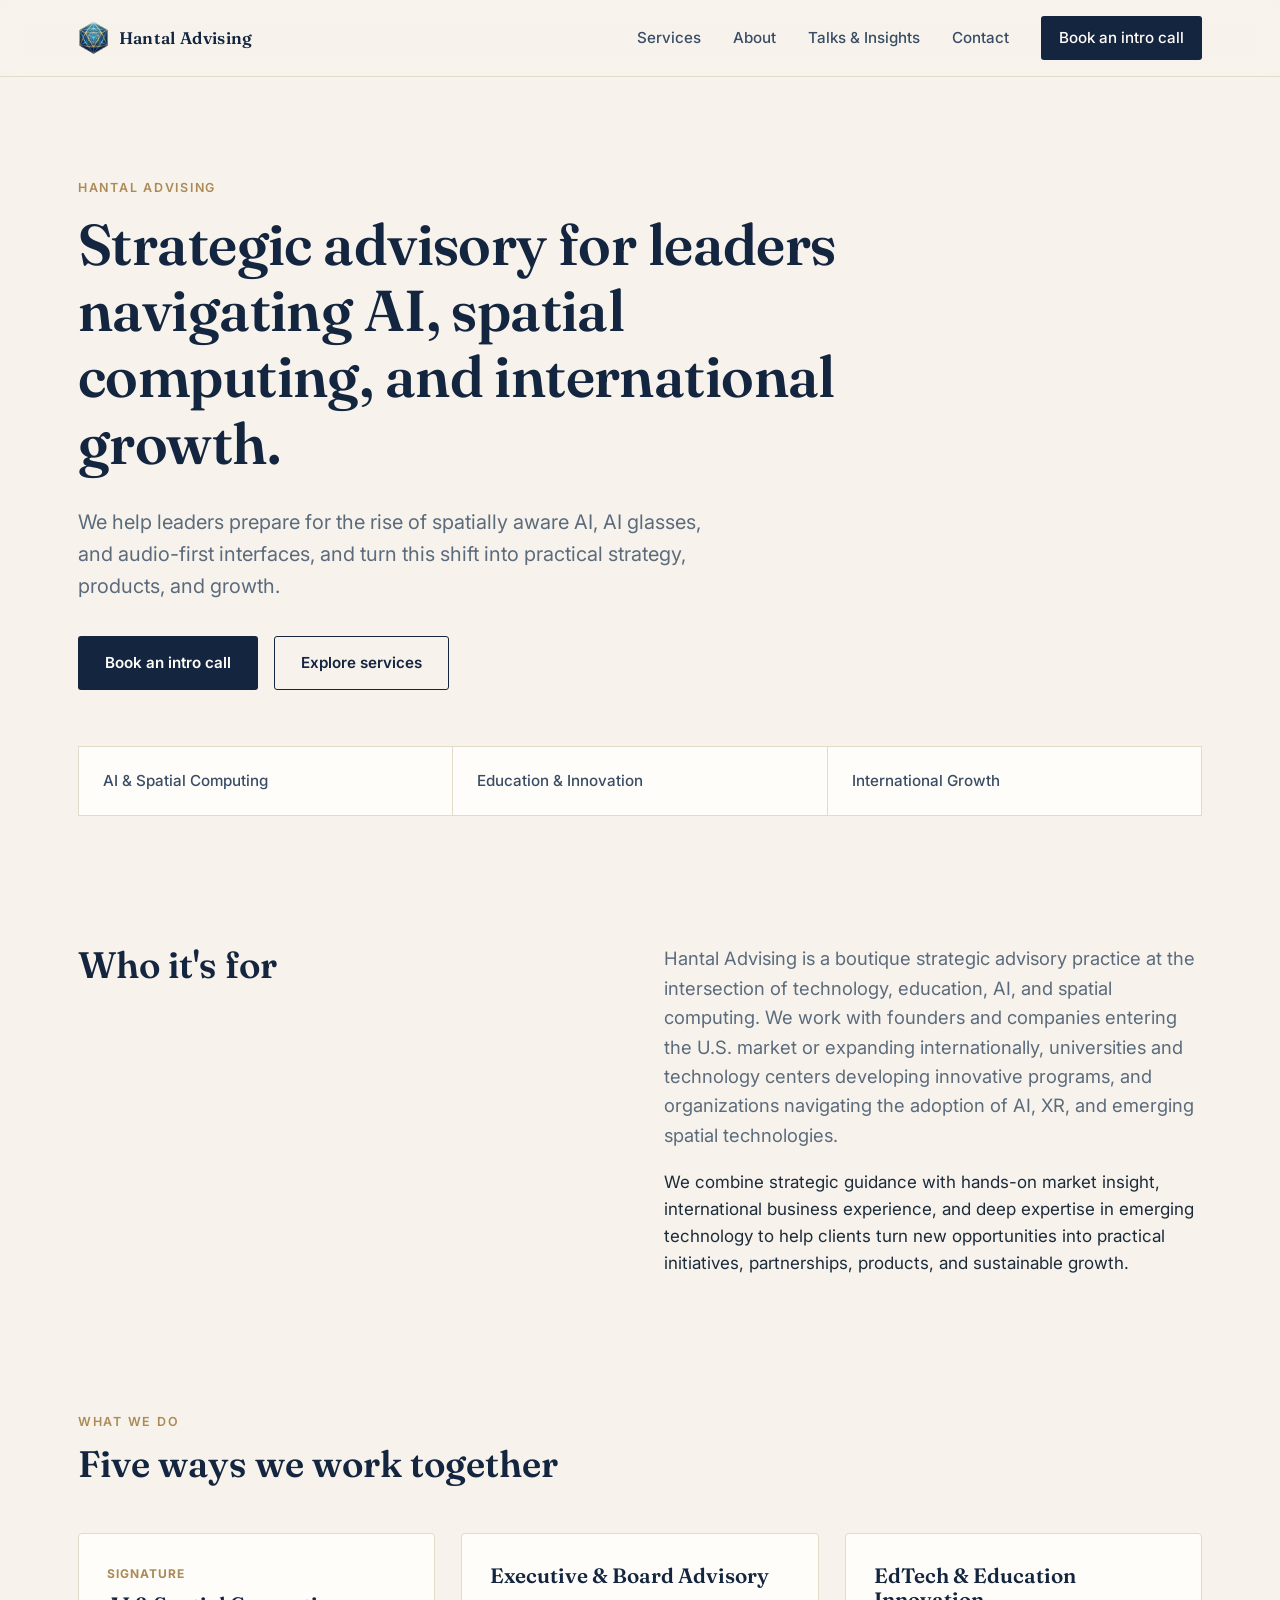
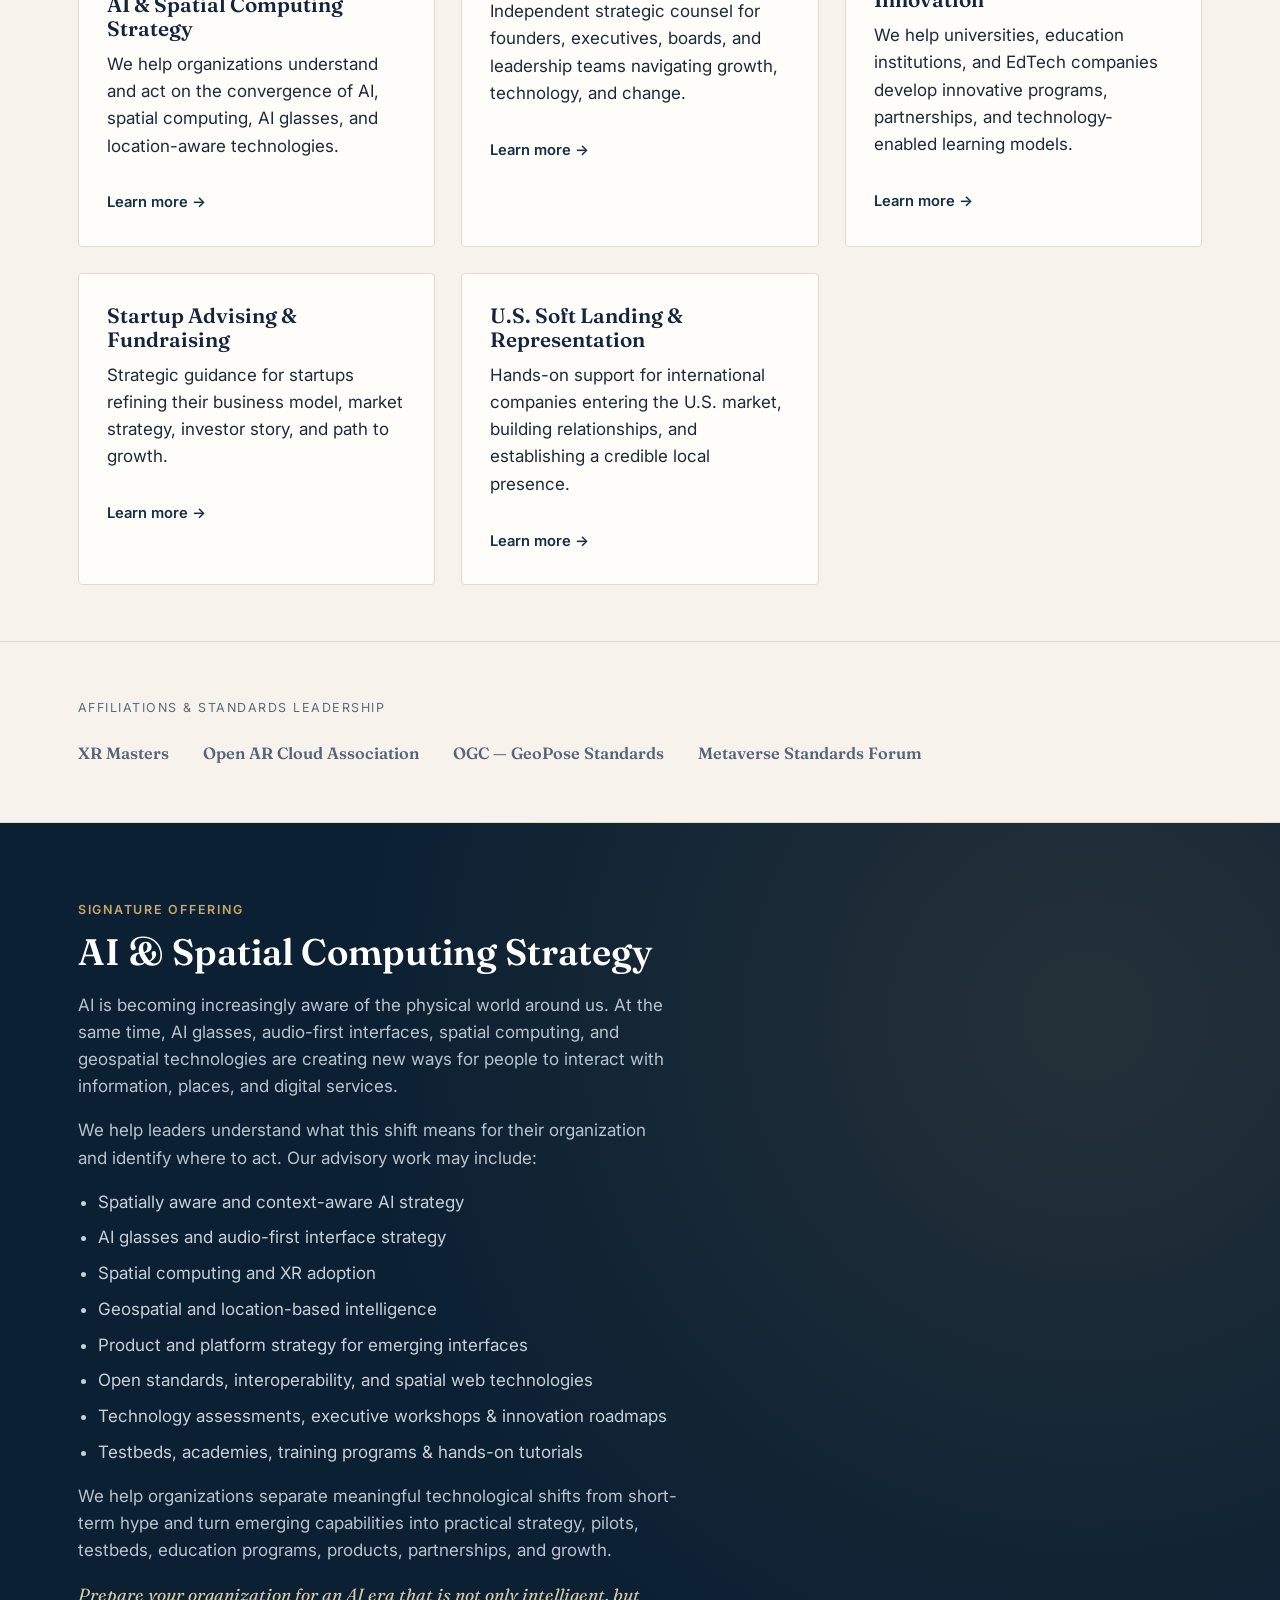
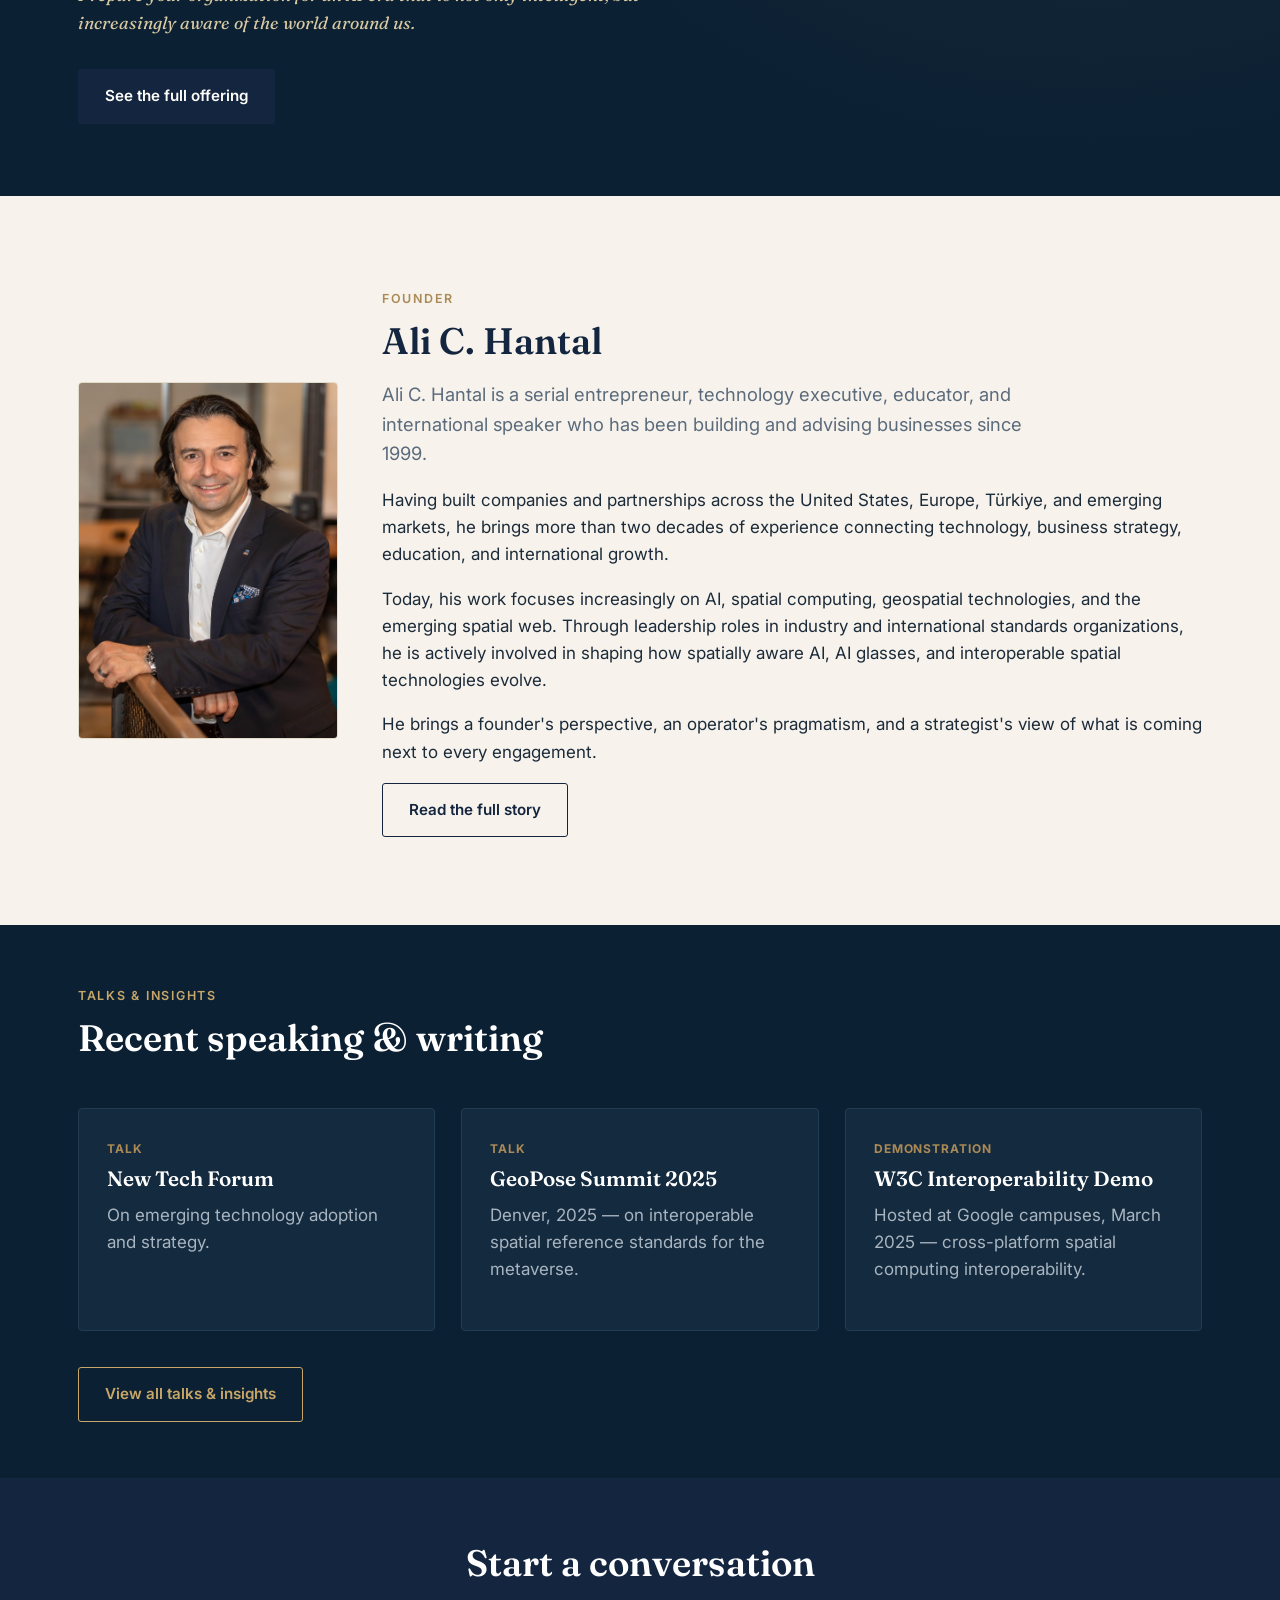
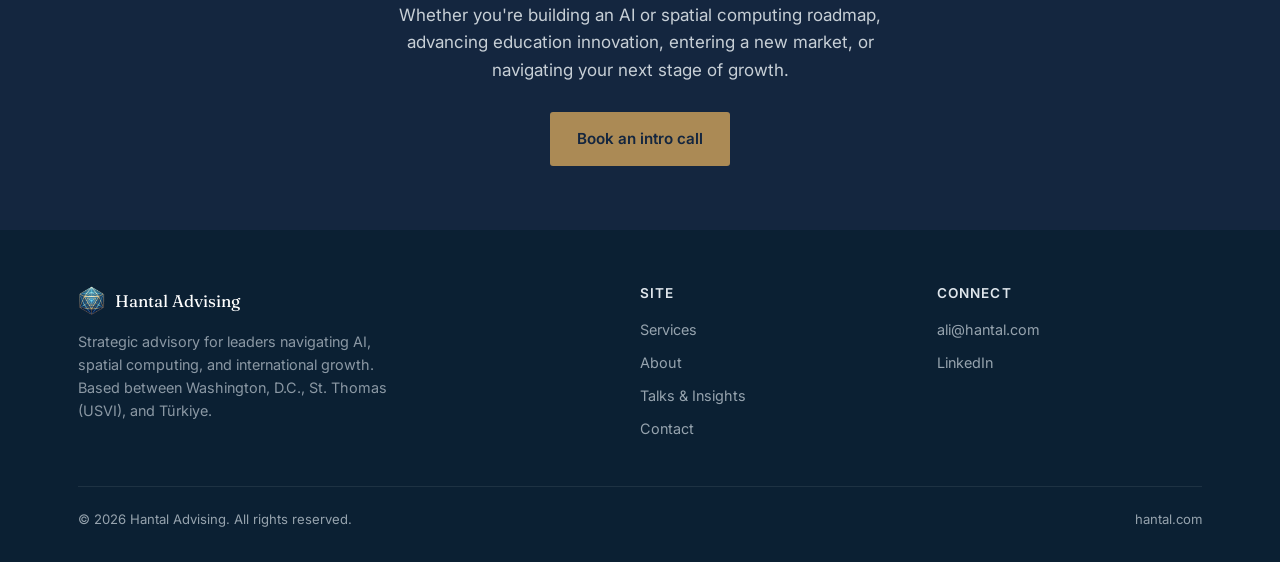
==== index.html @ df7c3a2e "Small copy and link fixes per 2026-08-21 revision notes - Add Türkiye to the homepage Founder sectio" ====
<!doctype html>
<html lang="en">
<head>
<meta charset="UTF-8">
<meta name="viewport" content="width=device-width, initial-scale=1">
<title>Hantal Advising — Strategy for Spatially Aware AI, AI Glasses & Spatial Computing</title>
<meta name="description" content="We help leaders prepare for the rise of spatially aware AI, AI glasses, and audio-first interfaces, and turn this shift into practical strategy, products, and growth.">
<meta property="og:title" content="Hantal Advising">
<meta property="og:description" content="Strategy for leaders navigating spatially aware AI, AI glasses, spatial computing, and international growth.">
<meta property="og:type" content="website">
<link rel="icon" href="assets/icon.png">
<link rel="preconnect" href="https://fonts.googleapis.com">
<link rel="preconnect" href="https://fonts.gstatic.com" crossorigin>
<link href="https://fonts.googleapis.com/css2?family=Fraunces:wght@500;600;700&family=Inter:wght@400;500;600;700&display=swap" rel="stylesheet">
<link rel="stylesheet" href="css/style.css">
<script type="application/ld+json">
{
  "@context": "https://schema.org",
  "@type": "ProfessionalService",
  "name": "Hantal Advising",
  "founder": { "@type": "Person", "name": "Ali C. Hantal" },
  "description": "Strategic advisory for leaders navigating AI, spatial computing, education innovation, and international growth.",
  "url": "https://hantal.com"
}
</script>
</head>
<body>

<header class="site">
  <div class="nav-row">
    <a class="brand" href="index.html">
      <img src="assets/icon.png" alt="Hantal Advising icon">
      <span>Hantal Advising</span>
    </a>
    <button class="nav-toggle" aria-label="Toggle navigation" aria-expanded="false">
      <span></span><span></span><span></span>
    </button>
    <nav class="primary">
      <a href="services.html">Services</a>
      <a href="about.html">About</a>
      <a href="insights.html">Talks &amp; Insights</a>
      <a href="contact.html">Contact</a>
      <a class="cta" href="contact.html">Book an intro call</a>
    </nav>
  </div>
</header>

<main>

  <!-- Hero -->
  <section class="hero">
    <div class="wrap">
      <span class="eyebrow">Hantal Advising</span>
      <h1>Strategic advisory for leaders navigating AI, spatial computing, and international growth.</h1>
      <p class="lede">We help leaders prepare for the rise of spatially aware AI, AI glasses, and audio-first interfaces, and turn this shift into practical strategy, products, and growth.</p>
      <div class="hero-cta">
        <a class="btn btn-primary" href="contact.html">Book an intro call</a>
        <a class="btn btn-ghost" href="services.html">Explore services</a>
      </div>
      <div class="hero-arenas">
        <div>AI &amp; Spatial Computing</div>
        <div>Education &amp; Innovation</div>
        <div>International Growth</div>
      </div>
    </div>
  </section>

  <!-- Positioning -->
  <section class="tight">
    <div class="wrap">
      <div class="two-col">
        <div>
          <h2>Who it's for</h2>
        </div>
        <div>
          <p class="lede">Hantal Advising is a boutique strategic advisory practice at the intersection of technology, education, AI, and spatial computing. We work with founders and companies entering the U.S. market or expanding internationally, universities and technology centers developing innovative programs, and organizations navigating the adoption of AI, XR, and emerging spatial technologies.</p>
          <p>We combine strategic guidance with hands-on market insight, international business experience, and deep expertise in emerging technology to help clients turn new opportunities into practical initiatives, partnerships, products, and sustainable growth.</p>
        </div>
      </div>
    </div>
  </section>

  <!-- Services overview -->
  <section class="tight">
    <div class="wrap">
      <div class="section-head">
        <span class="eyebrow">What we do</span>
        <h2>Five ways we work together</h2>
      </div>
      <div class="grid cols-3">
        <div class="card">
          <span class="tag">Signature</span>
          <h3>AI &amp; Spatial Computing Strategy</h3>
          <p>We help organizations understand and act on the convergence of AI, spatial computing, AI glasses, and location-aware technologies.</p>
          <a class="more" href="services.html#ai-spatial">Learn more →</a>
        </div>
        <div class="card">
          <h3>Executive &amp; Board Advisory</h3>
          <p>Independent strategic counsel for founders, executives, boards, and leadership teams navigating growth, technology, and change.</p>
          <a class="more" href="services.html#executive-advisory">Learn more →</a>
        </div>
        <div class="card">
          <h3>EdTech &amp; Education Innovation</h3>
          <p>We help universities, education institutions, and EdTech companies develop innovative programs, partnerships, and technology-enabled learning models.</p>
          <a class="more" href="services.html#edtech">Learn more →</a>
        </div>
        <div class="card">
          <h3>Startup Advising &amp; Fundraising</h3>
          <p>Strategic guidance for startups refining their business model, market strategy, investor story, and path to growth.</p>
          <a class="more" href="services.html#startup-advising">Learn more →</a>
        </div>
        <div class="card">
          <h3>U.S. Soft Landing &amp; Representation</h3>
          <p>Hands-on support for international companies entering the U.S. market, building relationships, and establishing a credible local presence.</p>
          <a class="more" href="services.html#soft-landing">Learn more →</a>
        </div>
      </div>
    </div>
  </section>

  <!-- Credibility strip -->
  <section class="credibility tight">
    <div class="wrap">
      <div class="label">Affiliations &amp; standards leadership</div>
      <div class="logo-row">
        <span>XR Masters</span>
        <span>Open AR Cloud Association</span>
        <span>OGC — GeoPose Standards</span>
        <span>Metaverse Standards Forum</span>
      </div>
    </div>
  </section>

  <!-- Signature offering -->
  <section class="signature">
    <div class="wrap inner">
      <span class="eyebrow">Signature offering</span>
      <h2>AI &amp; Spatial Computing Strategy</h2>
      <p>AI is becoming increasingly aware of the physical world around us. At the same time, AI glasses, audio-first interfaces, spatial computing, and geospatial technologies are creating new ways for people to interact with information, places, and digital services.</p>
      <p>We help leaders understand what this shift means for their organization and identify where to act. Our advisory work may include:</p>
      <ul>
        <li>Spatially aware and context-aware AI strategy</li>
        <li>AI glasses and audio-first interface strategy</li>
        <li>Spatial computing and XR adoption</li>
        <li>Geospatial and location-based intelligence</li>
        <li>Product and platform strategy for emerging interfaces</li>
        <li>Open standards, interoperability, and spatial web technologies</li>
        <li>Technology assessments, executive workshops &amp; innovation roadmaps</li>
        <li>Testbeds, academies, training programs &amp; hands-on tutorials</li>
      </ul>
      <p>We help organizations separate meaningful technological shifts from short-term hype and turn emerging capabilities into practical strategy, pilots, testbeds, education programs, products, partnerships, and growth.</p>
      <p style="color:#d8c9a3;font-family:var(--font-head);font-style:italic;font-size:1.1rem;">Prepare your organization for an AI era that is not only intelligent, but increasingly aware of the world around us.</p>
      <a class="btn btn-primary" href="services.html#ai-spatial" style="margin-top:14px;">See the full offering</a>
    </div>
  </section>

  <!-- About teaser -->
  <section>
    <div class="wrap">
      <div class="person-teaser">
        <img src="assets/ali-hantal.jpg" alt="Ali C. Hantal">
        <div>
          <span class="eyebrow">Founder</span>
          <h2>Ali C. Hantal</h2>
          <p class="lede">Ali C. Hantal is a serial entrepreneur, technology executive, educator, and international speaker who has been building and advising businesses since 1999.</p>
          <p>Having built companies and partnerships across the United States, Europe, Türkiye, and emerging markets, he brings more than two decades of experience connecting technology, business strategy, education, and international growth.</p>
          <p>Today, his work focuses increasingly on AI, spatial computing, geospatial technologies, and the emerging spatial web. Through leadership roles in industry and international standards organizations, he is actively involved in shaping how spatially aware AI, AI glasses, and interoperable spatial technologies evolve.</p>
          <p>He brings a founder's perspective, an operator's pragmatism, and a strategist's view of what is coming next to every engagement.</p>
          <a class="btn btn-ghost" href="about.html">Read the full story</a>
        </div>
      </div>
    </div>
  </section>

  <!-- Latest talks -->
  <section class="tight band-dark">
    <div class="wrap">
      <div class="section-head">
        <span class="eyebrow">Talks &amp; insights</span>
        <h2>Recent speaking &amp; writing</h2>
      </div>
      <div class="grid cols-3">
        <div class="card" style="background:#132a3f;border-color:#233c52;">
          <span class="tag">Talk</span>
          <h3 style="color:#fff;">New Tech Forum</h3>
          <p style="color:#a9b5c0;">On emerging technology adoption and strategy.</p>
        </div>
        <div class="card" style="background:#132a3f;border-color:#233c52;">
          <span class="tag">Talk</span>
          <h3 style="color:#fff;">GeoPose Summit 2025</h3>
          <p style="color:#a9b5c0;">Denver, 2025 — on interoperable spatial reference standards for the metaverse.</p>
        </div>
        <div class="card" style="background:#132a3f;border-color:#233c52;">
          <span class="tag">Demonstration</span>
          <h3 style="color:#fff;">W3C Interoperability Demo</h3>
          <p style="color:#a9b5c0;">Hosted at Google campuses, March 2025 — cross-platform spatial computing interoperability.</p>
        </div>
      </div>
      <a class="btn btn-ghost" href="insights.html" style="margin-top:36px;border-color:#c7a668;color:#c7a668;">View all talks &amp; insights</a>
    </div>
  </section>

  <!-- Closing CTA -->
  <section class="cta-band">
    <div class="wrap">
      <h2>Start a conversation</h2>
      <p>Whether you're building an AI or spatial computing roadmap, advancing education innovation, entering a new market, or navigating your next stage of growth.</p>
      <a class="btn btn-primary" href="contact.html">Book an intro call</a>
    </div>
  </section>

</main>

<footer class="site">
  <div class="wrap">
    <div class="foot-grid">
      <div>
        <div class="brand-foot">
          <img src="assets/icon.png" alt="Hantal Advising icon">
          <span>Hantal Advising</span>
        </div>
        <p style="max-width:340px;color:#8b98a4;">Strategic advisory for leaders navigating AI, spatial computing, and international growth. Based between Washington, D.C., St. Thomas (USVI), and Türkiye.</p>
      </div>
      <div>
        <h4>Site</h4>
        <ul>
          <li><a href="services.html">Services</a></li>
          <li><a href="about.html">About</a></li>
          <li><a href="insights.html">Talks &amp; Insights</a></li>
          <li><a href="contact.html">Contact</a></li>
        </ul>
      </div>
      <div>
        <h4>Connect</h4>
        <ul>
          <li><a href="mailto:ali@hantal.com">ali@hantal.com</a></li>
          <li><a href="https://linkedin.com/in/ahantal" target="_blank" rel="noopener">LinkedIn</a></li>
        </ul>
      </div>
    </div>
    <div class="bottom">
      <span>© 2026 Hantal Advising. All rights reserved.</span>
      <span>hantal.com</span>
    </div>
  </div>
</footer>

<script src="js/main.js"></script>
</body>
</html>
---- css/style.css ----
/* ============================================================
   Hantal Advising — shared stylesheet
   ============================================================ */

:root {
  --ink: #14263f;         /* deep navy, from wordmark */
  --ink-soft: #3a4d66;
  --teal: #123047;        /* anchor dark teal/navy */
  --teal-deep: #0b2033;
  --gold: #ab8a55;        /* metallic accent, from icosahedron edges */
  --gold-bright: #c7a668;
  --paper: #f7f3ec;       /* warm off-white ground */
  --paper-raised: #fffdf9;
  --line: #e3dbca;
  --text: #1c2b3a;
  --text-muted: #5b6b7c;
  --max: 1180px;

  --font-head: "Fraunces", "Iowan Old Style", Georgia, serif;
  --font-body: "Inter", -apple-system, BlinkMacSystemFont, "Segoe UI", sans-serif;
}

* { box-sizing: border-box; }
html { scroll-behavior: smooth; }

body {
  margin: 0;
  background: var(--paper);
  color: var(--text);
  font-family: var(--font-body);
  font-size: 17px;
  line-height: 1.6;
  -webkit-font-smoothing: antialiased;
}

img { max-width: 100%; display: block; }

a { color: var(--teal); text-decoration: none; }
a:hover { color: var(--gold); }

h1, h2, h3, h4 {
  font-family: var(--font-head);
  color: var(--ink);
  line-height: 1.15;
  margin: 0 0 0.5em;
  font-weight: 600;
}

h1 { font-size: clamp(2.4rem, 5vw, 3.6rem); letter-spacing: -0.01em; }
h2 { font-size: clamp(1.7rem, 3vw, 2.3rem); }
h3 { font-size: 1.3rem; }

p { margin: 0 0 1em; color: var(--text); }

.eyebrow {
  display: inline-block;
  font-family: var(--font-body);
  font-size: 0.78rem;
  letter-spacing: 0.14em;
  text-transform: uppercase;
  color: var(--gold);
  font-weight: 600;
  margin-bottom: 0.9em;
}

.lede {
  font-size: 1.15rem;
  color: var(--text-muted);
  max-width: 640px;
}

.wrap {
  max-width: var(--max);
  margin: 0 auto;
  padding: 0 28px;
}

section { padding: 88px 0; }
section.tight { padding: 56px 0; }

/* ---------- buttons ---------- */
.btn {
  display: inline-flex;
  align-items: center;
  gap: 8px;
  font-family: var(--font-body);
  font-weight: 600;
  font-size: 0.95rem;
  padding: 14px 26px;
  border-radius: 3px;
  border: 1px solid transparent;
  cursor: pointer;
  transition: all 0.18s ease;
}
.btn-primary {
  background: var(--ink);
  color: var(--paper-raised);
}
.btn-primary:hover { background: var(--gold); color: var(--ink); }
.btn-ghost {
  background: transparent;
  color: var(--ink);
  border-color: var(--ink);
}
.btn-ghost:hover { border-color: var(--gold); color: var(--gold); }

/* ---------- header / nav ---------- */
header.site {
  position: sticky;
  top: 0;
  z-index: 40;
  background: rgba(247, 243, 236, 0.92);
  backdrop-filter: blur(8px);
  border-bottom: 1px solid var(--line);
}
.nav-row {
  display: flex;
  align-items: center;
  justify-content: space-between;
  padding: 16px 28px;
  max-width: var(--max);
  margin: 0 auto;
}
.brand {
  display: flex;
  align-items: center;
  gap: 10px;
  font-family: var(--font-head);
  font-weight: 600;
  font-size: 1.05rem;
  color: var(--ink);
  letter-spacing: 0.02em;
}
.brand img { height: 34px; width: auto; }
nav.primary { display: flex; align-items: center; gap: 32px; }
nav.primary a {
  color: var(--ink-soft);
  font-size: 0.95rem;
  font-weight: 500;
}
nav.primary a.current { color: var(--ink); font-weight: 600; }
nav.primary a.cta {
  color: var(--paper-raised);
  background: var(--ink);
  padding: 10px 18px;
  border-radius: 3px;
}
nav.primary a.cta:hover { background: var(--gold); color: var(--ink); }

.nav-toggle {
  display: none;
  background: none;
  border: none;
  cursor: pointer;
  padding: 6px;
}
.nav-toggle span {
  display: block;
  width: 24px;
  height: 2px;
  background: var(--ink);
  margin: 5px 0;
}

@media (max-width: 860px) {
  nav.primary {
    display: none;
    position: fixed;
    top: 68px;
    left: 0;
    right: 0;
    max-height: calc(100vh - 68px);
    overflow-y: auto;
    background: var(--paper-raised);
    flex-direction: column;
    align-items: flex-start;
    gap: 0;
    padding: 12px 28px 28px;
    border-bottom: 1px solid var(--line);
  }
  nav.primary.open { display: flex; }
  nav.primary a { width: 100%; padding: 14px 0; border-bottom: 1px solid var(--line); }
  nav.primary a.cta { margin-top: 12px; text-align: center; }
  .nav-toggle { display: block; }
}

/* ---------- hero ---------- */
.hero {
  padding: 96px 0 72px;
}
.hero .eyebrow { margin-bottom: 1.1em; }
.hero h1 { max-width: 820px; }
.hero .lede { margin-top: 22px; font-size: 1.25rem; }
.hero-cta { margin-top: 34px; display: flex; gap: 16px; flex-wrap: wrap; }
.hero-arenas {
  margin-top: 56px;
  display: grid;
  grid-template-columns: repeat(3, 1fr);
  gap: 1px;
  background: var(--line);
  border: 1px solid var(--line);
}
.hero-arenas div {
  background: var(--paper-raised);
  padding: 22px 24px;
  font-size: 0.95rem;
  color: var(--ink-soft);
  font-weight: 500;
}
@media (max-width: 700px) {
  .hero-arenas { grid-template-columns: 1fr; }
}

/* ---------- sections on dark ---------- */
.band-dark {
  background: var(--teal-deep);
  color: #dfe6ec;
}
.band-dark h2, .band-dark h3 { color: #fff; }
.band-dark p { color: #b9c3cd; }
.band-dark .eyebrow { color: var(--gold-bright); }

/* ---------- cards ---------- */
.grid { display: grid; gap: 26px; }
.grid.cols-3 { grid-template-columns: repeat(3, 1fr); }
.grid.cols-2 { grid-template-columns: repeat(2, 1fr); }
@media (max-width: 900px) {
  .grid.cols-3, .grid.cols-2 { grid-template-columns: 1fr; }
}

.card {
  background: var(--paper-raised);
  border: 1px solid var(--line);
  padding: 30px 28px;
  border-radius: 4px;
}
.card h3 { margin-bottom: 0.5em; }
.card .tag {
  font-size: 0.75rem;
  letter-spacing: 0.08em;
  text-transform: uppercase;
  color: var(--gold);
  font-weight: 700;
  margin-bottom: 0.8em;
  display: block;
}
.card ul { margin: 0.8em 0 0; padding-left: 1.1em; color: var(--text-muted); }
.card ul li { margin-bottom: 0.4em; }
.card a.more { display: inline-block; margin-top: 1em; font-weight: 600; font-size: 0.92rem; }

/* ---------- credibility strip ---------- */
.credibility {
  border-top: 1px solid var(--line);
  border-bottom: 1px solid var(--line);
  padding: 40px 0;
}
.credibility .label {
  font-size: 0.78rem;
  letter-spacing: 0.12em;
  text-transform: uppercase;
  color: var(--text-muted);
  margin-bottom: 22px;
}
.logo-row {
  display: flex;
  flex-wrap: wrap;
  gap: 14px 34px;
  align-items: center;
}
.logo-row span {
  font-family: var(--font-head);
  font-weight: 600;
  color: var(--ink-soft);
  font-size: 1.02rem;
  opacity: 0.85;
}

/* ---------- signature band ---------- */
.signature {
  background: var(--teal-deep);
  color: #e8ecef;
  padding: 72px 0;
  position: relative;
}
.signature::before {
  content: "";
  position: absolute;
  inset: 0;
  background: radial-gradient(circle at 85% 20%, rgba(171,138,85,0.16), transparent 55%);
  pointer-events: none;
}
.signature .inner { position: relative; }
.signature .eyebrow { color: var(--gold-bright); }
.signature h2 { color: #fff; max-width: 640px; }
.signature p { color: #b9c3cd; max-width: 600px; }
.signature ul { color: #c7d0d8; padding-left: 1.2em; max-width: 600px; }
.signature ul li { margin-bottom: 0.5em; }

/* ---------- about teaser / person ---------- */
.person-teaser {
  display: grid;
  grid-template-columns: 260px 1fr;
  gap: 44px;
  align-items: center;
}
.person-teaser img {
  border-radius: 4px;
  border: 1px solid var(--line);
}
@media (max-width: 700px) {
  .person-teaser { grid-template-columns: 1fr; }
  .person-teaser img { max-width: 220px; }
}

.person-card {
  display: grid;
  grid-template-columns: 220px 1fr;
  gap: 40px;
  margin-bottom: 24px;
}
.person-card img { border-radius: 4px; border: 1px solid var(--line); }
.person-card .credentials { margin-top: 1em; }
.person-card .credentials li { color: var(--text-muted); font-size: 0.95rem; }
@media (max-width: 700px) {
  .person-card { grid-template-columns: 1fr; }
  .person-card img { max-width: 200px; }
}

/* ---------- talks / insights ---------- */
.filter-tabs {
  display: flex;
  gap: 10px;
  margin-bottom: 36px;
  flex-wrap: wrap;
}
.filter-tabs button {
  font-family: var(--font-body);
  font-weight: 600;
  font-size: 0.9rem;
  padding: 10px 18px;
  border-radius: 999px;
  border: 1px solid var(--line);
  background: var(--paper-raised);
  color: var(--ink-soft);
  cursor: pointer;
  transition: all 0.15s ease;
}
.filter-tabs button.active,
.filter-tabs button:hover {
  background: var(--ink);
  color: var(--paper-raised);
  border-color: var(--ink);
}

.talk-list { display: grid; gap: 20px; }
.talk-card {
  display: grid;
  grid-template-columns: 96px 1fr auto;
  gap: 24px;
  align-items: center;
  background: var(--paper-raised);
  border: 1px solid var(--line);
  border-radius: 4px;
  padding: 22px 26px;
}
.talk-card .kind {
  width: 96px;
  height: 96px;
  border-radius: 4px;
  background: var(--teal-deep);
  display: flex;
  align-items: center;
  justify-content: center;
  color: var(--gold-bright);
  font-family: var(--font-head);
  font-size: 0.8rem;
  text-align: center;
  padding: 8px;
}
.talk-card .meta {
  font-size: 0.82rem;
  color: var(--text-muted);
  text-transform: uppercase;
  letter-spacing: 0.06em;
  margin-bottom: 6px;
}
.talk-card h3 { margin-bottom: 6px; font-size: 1.15rem; }
.talk-card p { margin: 0; color: var(--text-muted); font-size: 0.95rem; }
.talk-card .go { white-space: nowrap; font-weight: 600; }
.talk-card.pinned { border-color: var(--gold); }
@media (max-width: 700px) {
  .talk-card { grid-template-columns: 1fr; }
  .talk-card .kind { width: 56px; height: 56px; font-size: 0.65rem; }
}

.talk-card[data-category][hidden] { display: none; }

/* ---------- contact ---------- */
.contact-grid {
  display: grid;
  grid-template-columns: 1.1fr 0.9fr;
  gap: 56px;
}
@media (max-width: 860px) {
  .contact-grid { grid-template-columns: 1fr; }
}
form.contact-form { display: grid; gap: 18px; }
form.contact-form label {
  display: block;
  font-size: 0.85rem;
  font-weight: 600;
  color: var(--ink-soft);
  margin-bottom: 6px;
}
form.contact-form input,
form.contact-form select,
form.contact-form textarea {
  width: 100%;
  padding: 12px 14px;
  border: 1px solid var(--line);
  border-radius: 3px;
  background: var(--paper-raised);
  font-family: var(--font-body);
  font-size: 0.98rem;
  color: var(--text);
}
form.contact-form textarea { resize: vertical; min-height: 130px; }
form.contact-form .hp { position: absolute; left: -9999px; }

.contact-side .item { margin-bottom: 28px; }
.contact-side .item .label {
  font-size: 0.78rem;
  letter-spacing: 0.1em;
  text-transform: uppercase;
  color: var(--gold);
  font-weight: 700;
  margin-bottom: 6px;
}

/* ---------- CTA band ---------- */
.cta-band {
  background: var(--ink);
  color: #fff;
  padding: 64px 0;
  text-align: center;
}
.cta-band h2 { color: #fff; }
.cta-band p { color: #c7cfd6; max-width: 520px; margin: 0 auto 28px; }
.cta-band .btn-primary { background: var(--gold); color: var(--ink); }
.cta-band .btn-primary:hover { background: #fff; }

/* ---------- footer ---------- */
footer.site {
  background: var(--teal-deep);
  color: #96a3ae;
  padding: 56px 0 32px;
  font-size: 0.9rem;
}
footer.site .foot-grid {
  display: grid;
  grid-template-columns: 2fr 1fr 1fr;
  gap: 32px;
  margin-bottom: 36px;
}
footer.site h4 { color: #dfe6ec; font-family: var(--font-body); font-size: 0.85rem; letter-spacing: 0.08em; text-transform: uppercase; margin-bottom: 16px; }
footer.site a { color: #96a3ae; }
footer.site a:hover { color: var(--gold-bright); }
footer.site ul { list-style: none; padding: 0; margin: 0; }
footer.site li { margin-bottom: 10px; }
footer.site .brand-foot { display: flex; align-items: center; gap: 10px; margin-bottom: 14px; }
footer.site .brand-foot img { height: 30px; }
footer.site .brand-foot span { font-family: var(--font-head); color: #fff; font-size: 1.05rem; }
footer.site .bottom {
  border-top: 1px solid rgba(255,255,255,0.08);
  padding-top: 22px;
  display: flex;
  justify-content: space-between;
  flex-wrap: wrap;
  gap: 10px;
  font-size: 0.82rem;
}
@media (max-width: 700px) {
  footer.site .foot-grid { grid-template-columns: 1fr; }
}

/* ---------- misc ---------- */
.section-head { max-width: 680px; margin-bottom: 48px; }
.divider { height: 1px; background: var(--line); border: none; margin: 0; }
.two-col { display: grid; grid-template-columns: 1fr 1fr; gap: 48px; }
@media (max-width: 800px) { .two-col { grid-template-columns: 1fr; } }

.note-box {
  background: #f0e9d8;
  border: 1px dashed var(--gold);
  border-radius: 4px;
  padding: 18px 22px;
  font-size: 0.9rem;
  color: var(--ink-soft);
  margin-top: 20px;
}
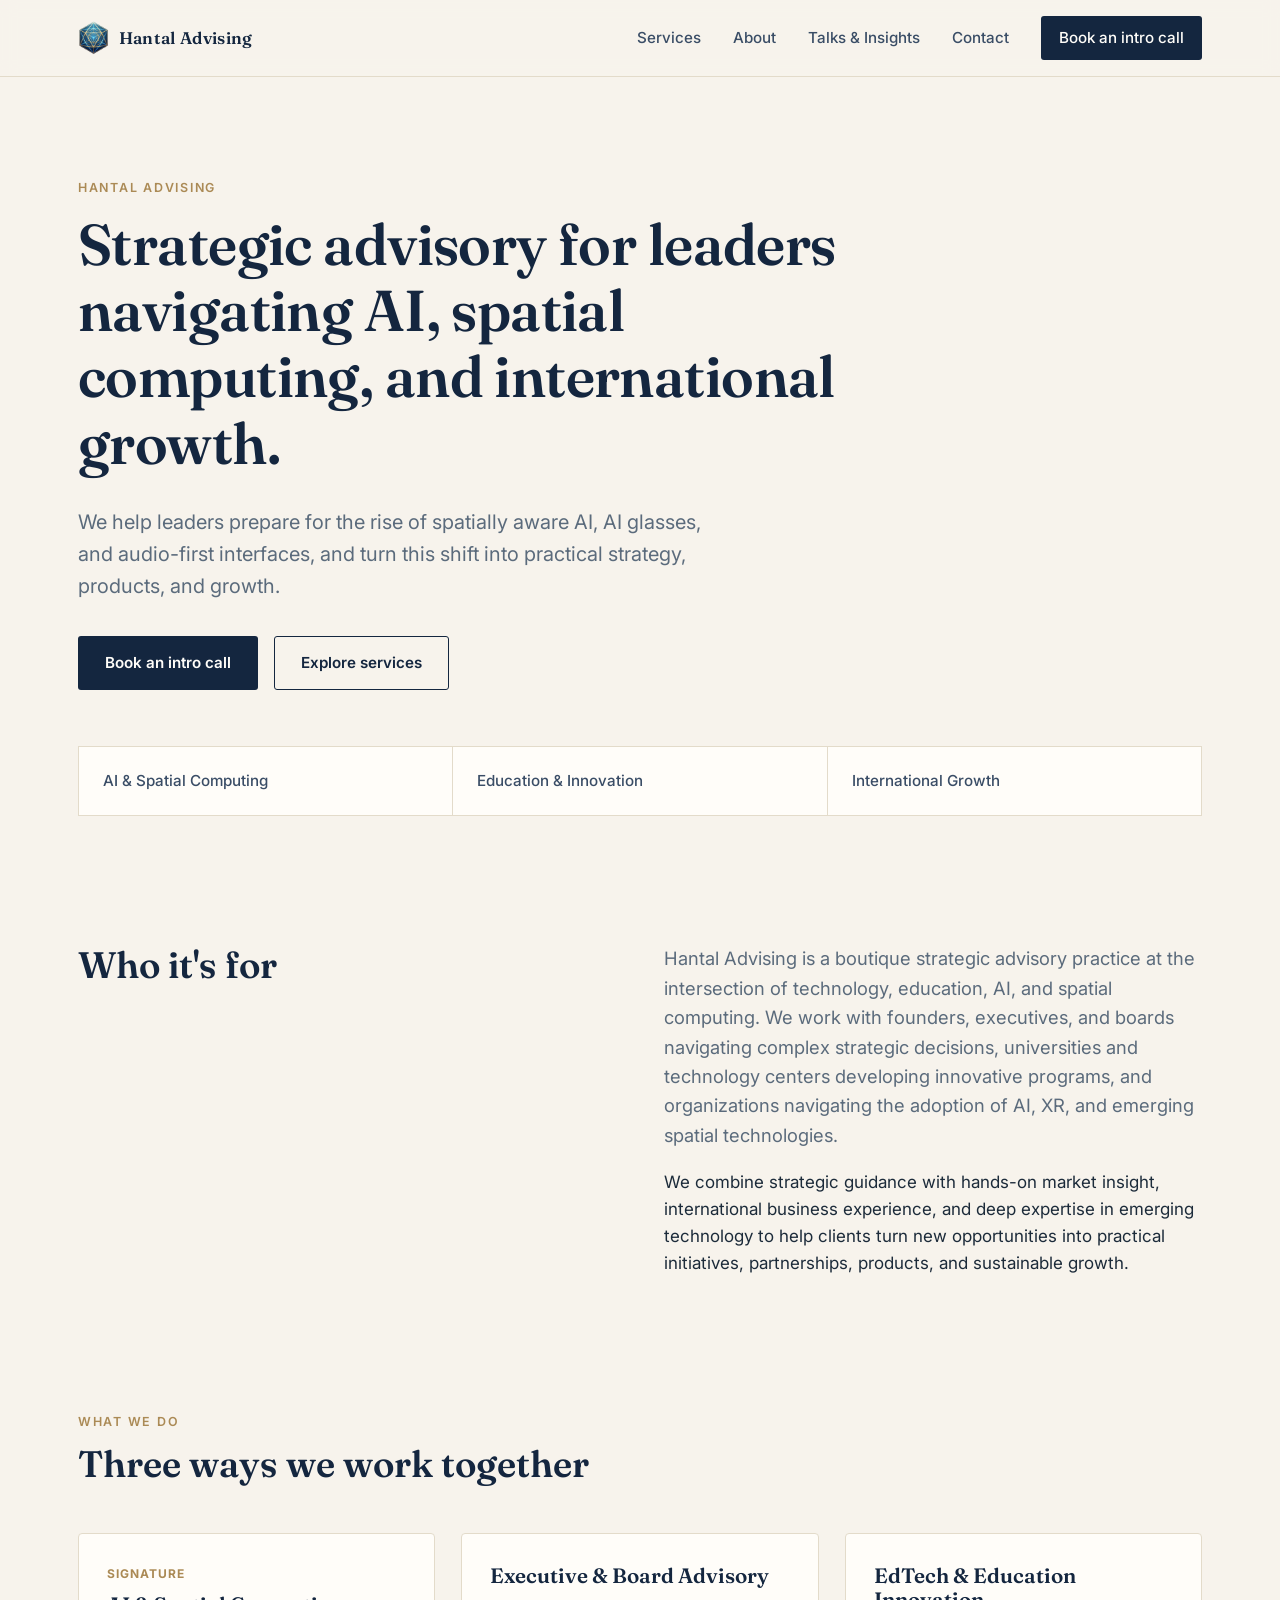
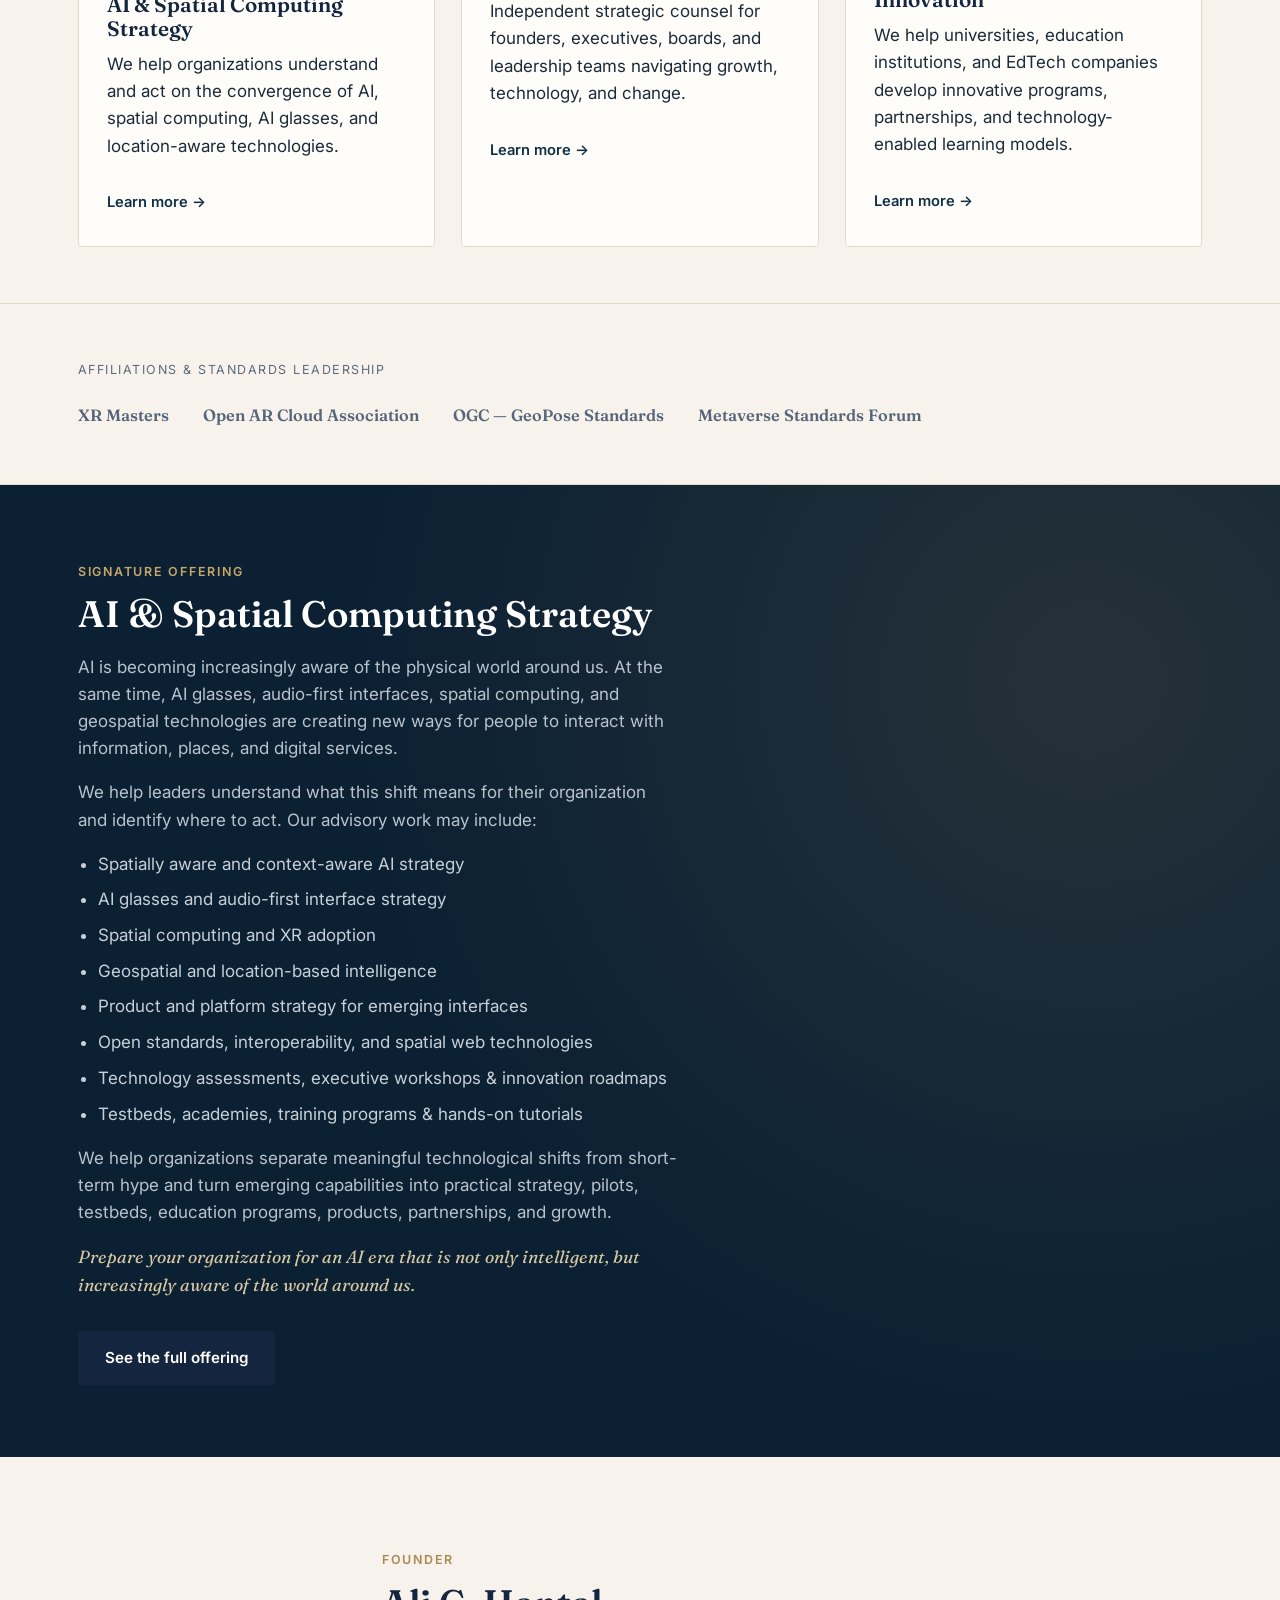
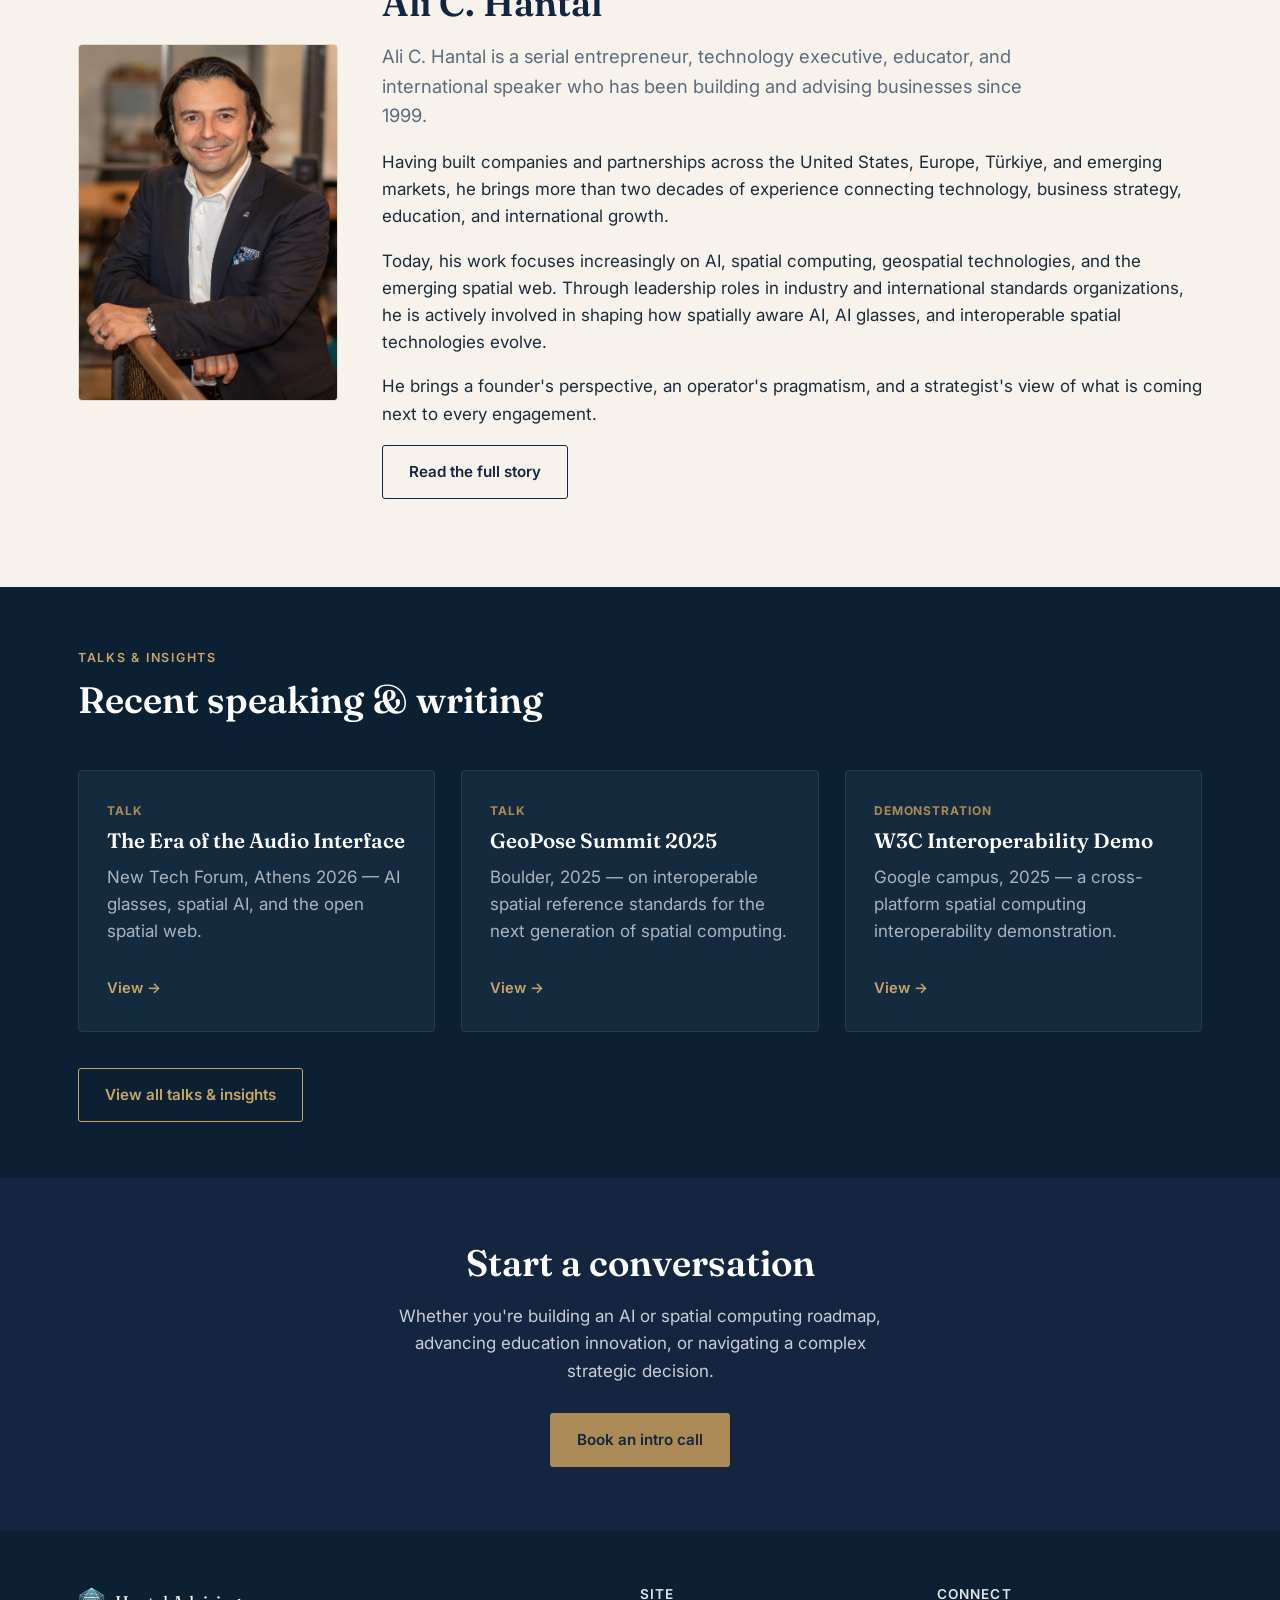
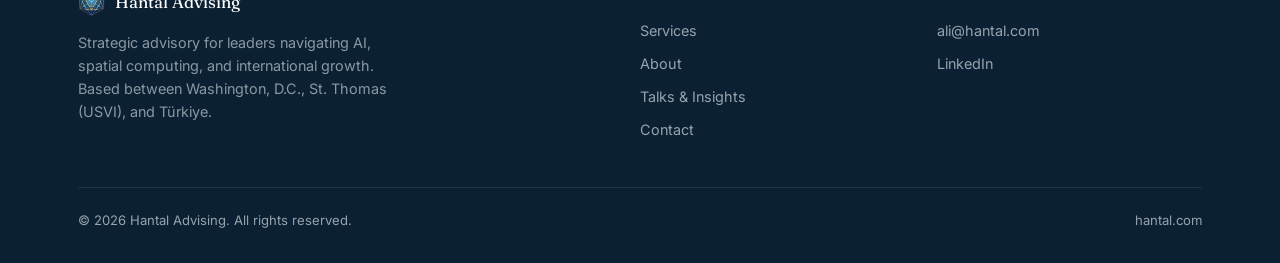
==== commit 7b16c073: "Cut to three services, removing Startup Advising and U.S. Soft Landing Per 2026-09-03 notes: only AI" ====
--- a/index.html
+++ b/index.html
@@ -73,7 +73,7 @@
           <h2>Who it's for</h2>
         </div>
         <div>
-          <p class="lede">Hantal Advising is a boutique strategic advisory practice at the intersection of technology, education, AI, and spatial computing. We work with founders and companies entering the U.S. market or expanding internationally, universities and technology centers developing innovative programs, and organizations navigating the adoption of AI, XR, and emerging spatial technologies.</p>
+          <p class="lede">Hantal Advising is a boutique strategic advisory practice at the intersection of technology, education, AI, and spatial computing. We work with founders, executives, and boards navigating complex strategic decisions, universities and technology centers developing innovative programs, and organizations navigating the adoption of AI, XR, and emerging spatial technologies.</p>
           <p>We combine strategic guidance with hands-on market insight, international business experience, and deep expertise in emerging technology to help clients turn new opportunities into practical initiatives, partnerships, products, and sustainable growth.</p>
         </div>
       </div>
@@ -85,7 +85,7 @@
     <div class="wrap">
       <div class="section-head">
         <span class="eyebrow">What we do</span>
-        <h2>Five ways we work together</h2>
+        <h2>Three ways we work together</h2>
       </div>
       <div class="grid cols-3">
         <div class="card">
@@ -103,16 +103,6 @@
           <h3>EdTech &amp; Education Innovation</h3>
           <p>We help universities, education institutions, and EdTech companies develop innovative programs, partnerships, and technology-enabled learning models.</p>
           <a class="more" href="services.html#edtech">Learn more →</a>
-        </div>
-        <div class="card">
-          <h3>Startup Advising &amp; Fundraising</h3>
-          <p>Strategic guidance for startups refining their business model, market strategy, investor story, and path to growth.</p>
-          <a class="more" href="services.html#startup-advising">Learn more →</a>
-        </div>
-        <div class="card">
-          <h3>U.S. Soft Landing &amp; Representation</h3>
-          <p>Hands-on support for international companies entering the U.S. market, building relationships, and establishing a credible local presence.</p>
-          <a class="more" href="services.html#soft-landing">Learn more →</a>
         </div>
       </div>
     </div>
@@ -182,18 +172,21 @@
       <div class="grid cols-3">
         <div class="card" style="background:#132a3f;border-color:#233c52;">
           <span class="tag">Talk</span>
-          <h3 style="color:#fff;">New Tech Forum</h3>
-          <p style="color:#a9b5c0;">On emerging technology adoption and strategy.</p>
+          <h3 style="color:#fff;">The Era of the Audio Interface</h3>
+          <p style="color:#a9b5c0;">New Tech Forum, Athens 2026 — AI glasses, spatial AI, and the open spatial web.</p>
+          <a class="more" href="https://www.xr-masters.com/the-era-of-the-audio-interface-ai-glasses-spatial-ai-and-the-open-spatial-web/" target="_blank" rel="noopener" style="color:#c7a668;">View →</a>
         </div>
         <div class="card" style="background:#132a3f;border-color:#233c52;">
           <span class="tag">Talk</span>
           <h3 style="color:#fff;">GeoPose Summit 2025</h3>
-          <p style="color:#a9b5c0;">Denver, 2025 — on interoperable spatial reference standards for the metaverse.</p>
+          <p style="color:#a9b5c0;">Boulder, 2025 — on interoperable spatial reference standards for the next generation of spatial computing.</p>
+          <a class="more" href="https://www.xr-masters.com/geopose-summit-2025/" target="_blank" rel="noopener" style="color:#c7a668;">View →</a>
         </div>
         <div class="card" style="background:#132a3f;border-color:#233c52;">
           <span class="tag">Demonstration</span>
           <h3 style="color:#fff;">W3C Interoperability Demo</h3>
-          <p style="color:#a9b5c0;">Hosted at Google campuses, March 2025 — cross-platform spatial computing interoperability.</p>
+          <p style="color:#a9b5c0;">Google campus, 2025 — a cross-platform spatial computing interoperability demonstration.</p>
+          <a class="more" href="https://www.xr-masters.com/historical-interoperability-demo-at-google-campuses-during-w3c-immersive-web-meeting/" target="_blank" rel="noopener" style="color:#c7a668;">View →</a>
         </div>
       </div>
       <a class="btn btn-ghost" href="insights.html" style="margin-top:36px;border-color:#c7a668;color:#c7a668;">View all talks &amp; insights</a>
@@ -204,7 +197,7 @@
   <section class="cta-band">
     <div class="wrap">
       <h2>Start a conversation</h2>
-      <p>Whether you're building an AI or spatial computing roadmap, advancing education innovation, entering a new market, or navigating your next stage of growth.</p>
+      <p>Whether you're building an AI or spatial computing roadmap, advancing education innovation, or navigating a complex strategic decision.</p>
       <a class="btn btn-primary" href="contact.html">Book an intro call</a>
     </div>
   </section>
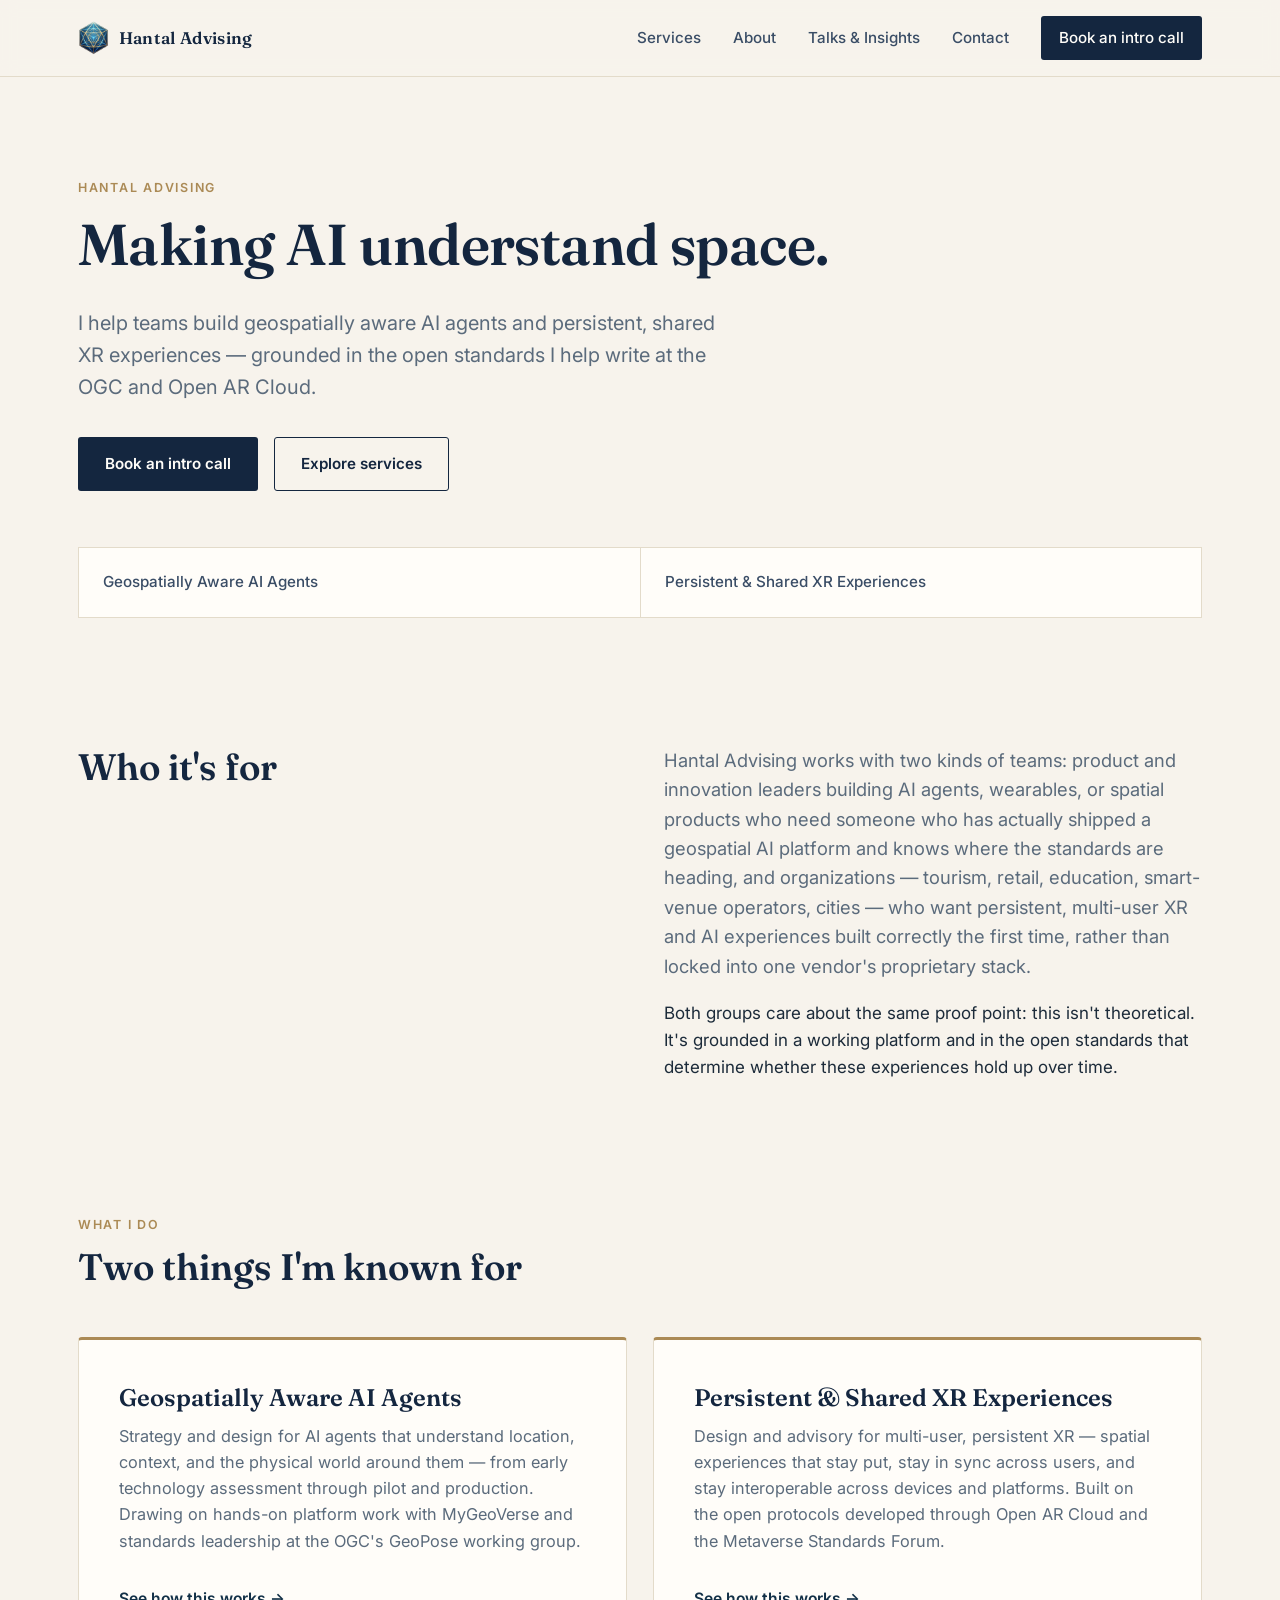
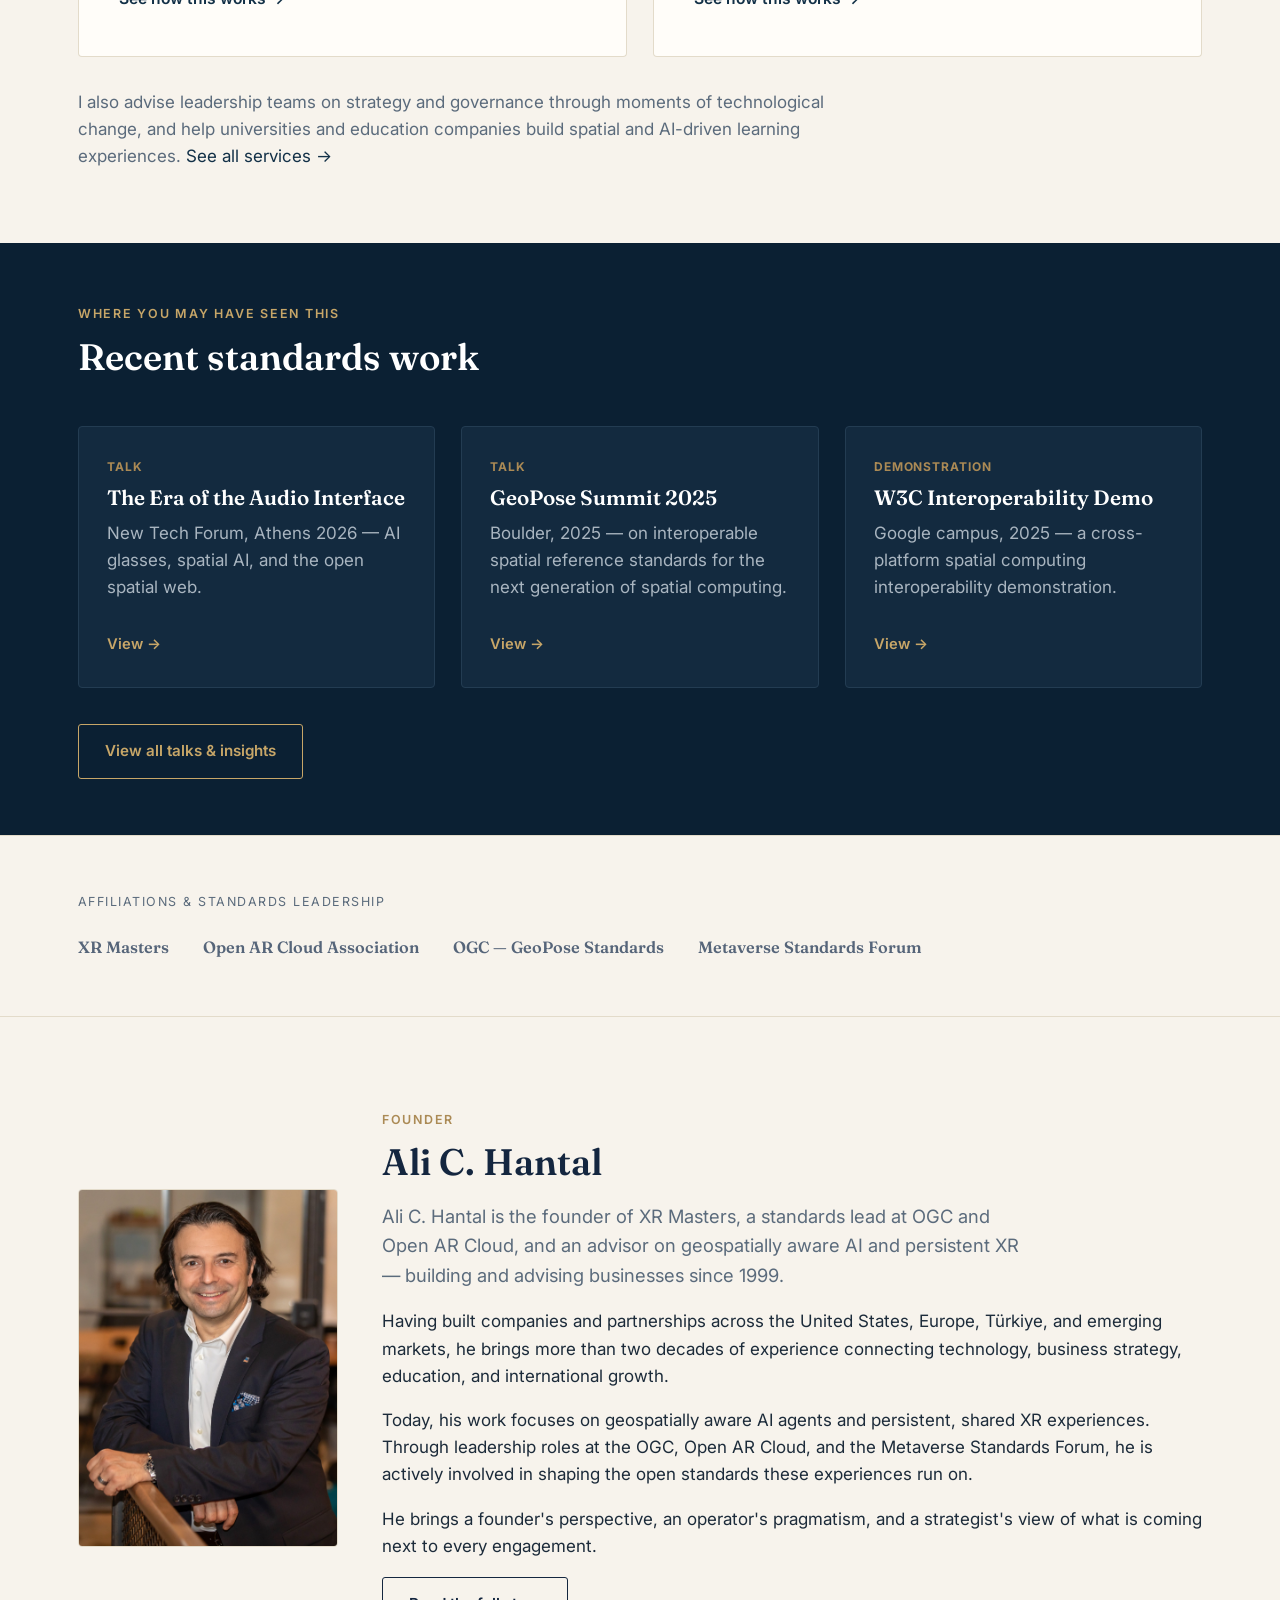
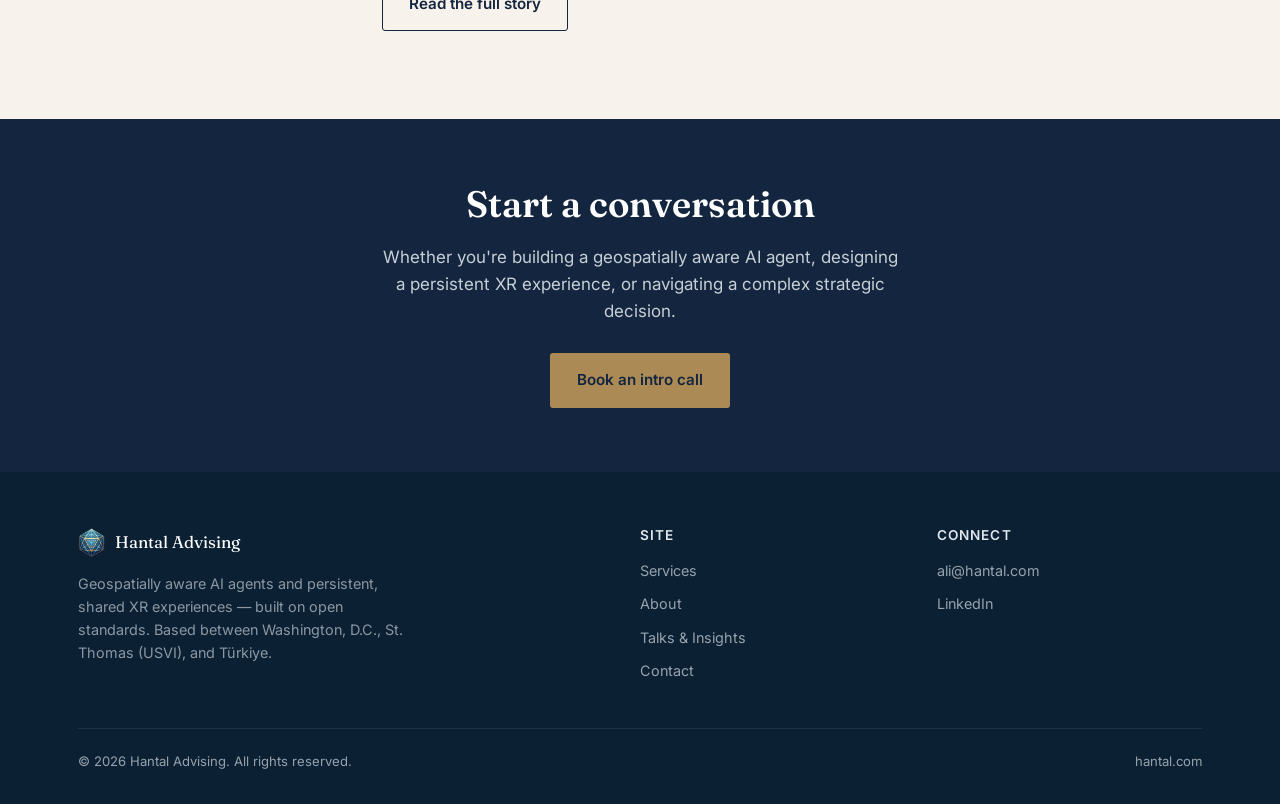
==== commit 778f34fb: "Reposition around Geospatially Aware AI Agents and Persistent Shared XR Per the 2026-09-05 homepage/" ====
--- a/index.html
+++ b/index.html
@@ -3,10 +3,10 @@
 <head>
 <meta charset="UTF-8">
 <meta name="viewport" content="width=device-width, initial-scale=1">
-<title>Hantal Advising — Strategy for Spatially Aware AI, AI Glasses & Spatial Computing</title>
-<meta name="description" content="We help leaders prepare for the rise of spatially aware AI, AI glasses, and audio-first interfaces, and turn this shift into practical strategy, products, and growth.">
+<title>Hantal Advising — Geospatially Aware AI Agents & Persistent XR Experiences</title>
+<meta name="description" content="I help teams build geospatially aware AI agents and persistent, shared XR experiences — grounded in the open standards I help write at the OGC and Open AR Cloud.">
 <meta property="og:title" content="Hantal Advising">
-<meta property="og:description" content="Strategy for leaders navigating spatially aware AI, AI glasses, spatial computing, and international growth.">
+<meta property="og:description" content="Geospatially aware AI agents and persistent, shared XR experiences, built on open standards.">
 <meta property="og:type" content="website">
 <link rel="icon" href="assets/icon.png">
 <link rel="preconnect" href="https://fonts.googleapis.com">
@@ -19,7 +19,7 @@
   "@type": "ProfessionalService",
   "name": "Hantal Advising",
   "founder": { "@type": "Person", "name": "Ali C. Hantal" },
-  "description": "Strategic advisory for leaders navigating AI, spatial computing, education innovation, and international growth.",
+  "description": "Geospatially aware AI agents and persistent, shared XR experiences, built on open standards developed at the OGC and Open AR Cloud.",
   "url": "https://hantal.com"
 }
 </script>
@@ -51,16 +51,15 @@
   <section class="hero">
     <div class="wrap">
       <span class="eyebrow">Hantal Advising</span>
-      <h1>Strategic advisory for leaders navigating AI, spatial computing, and international growth.</h1>
-      <p class="lede">We help leaders prepare for the rise of spatially aware AI, AI glasses, and audio-first interfaces, and turn this shift into practical strategy, products, and growth.</p>
+      <h1>Making AI understand space.</h1>
+      <p class="lede">I help teams build geospatially aware AI agents and persistent, shared XR experiences — grounded in the open standards I help write at the OGC and Open AR Cloud.</p>
       <div class="hero-cta">
         <a class="btn btn-primary" href="contact.html">Book an intro call</a>
         <a class="btn btn-ghost" href="services.html">Explore services</a>
       </div>
       <div class="hero-arenas">
-        <div>AI &amp; Spatial Computing</div>
-        <div>Education &amp; Innovation</div>
-        <div>International Growth</div>
+        <div>Geospatially Aware AI Agents</div>
+        <div>Persistent &amp; Shared XR Experiences</div>
       </div>
     </div>
   </section>
@@ -73,38 +72,64 @@
           <h2>Who it's for</h2>
         </div>
         <div>
-          <p class="lede">Hantal Advising is a boutique strategic advisory practice at the intersection of technology, education, AI, and spatial computing. We work with founders, executives, and boards navigating complex strategic decisions, universities and technology centers developing innovative programs, and organizations navigating the adoption of AI, XR, and emerging spatial technologies.</p>
-          <p>We combine strategic guidance with hands-on market insight, international business experience, and deep expertise in emerging technology to help clients turn new opportunities into practical initiatives, partnerships, products, and sustainable growth.</p>
-        </div>
-      </div>
-    </div>
-  </section>
-
-  <!-- Services overview -->
+          <p class="lede">Hantal Advising works with two kinds of teams: product and innovation leaders building AI agents, wearables, or spatial products who need someone who has actually shipped a geospatial AI platform and knows where the standards are heading, and organizations — tourism, retail, education, smart-venue operators, cities — who want persistent, multi-user XR and AI experiences built correctly the first time, rather than locked into one vendor's proprietary stack.</p>
+          <p>Both groups care about the same proof point: this isn't theoretical. It's grounded in a working platform and in the open standards that determine whether these experiences hold up over time.</p>
+        </div>
+      </div>
+    </div>
+  </section>
+
+  <!-- Two boxes -->
   <section class="tight">
     <div class="wrap">
       <div class="section-head">
-        <span class="eyebrow">What we do</span>
-        <h2>Three ways we work together</h2>
+        <span class="eyebrow">What I do</span>
+        <h2>Two things I'm known for</h2>
+      </div>
+      <div class="grid cols-2 boxes-lg">
+        <div class="card">
+          <h3>Geospatially Aware AI Agents</h3>
+          <p>Strategy and design for AI agents that understand location, context, and the physical world around them — from early technology assessment through pilot and production. Drawing on hands-on platform work with MyGeoVerse and standards leadership at the OGC's GeoPose working group.</p>
+          <a class="more" href="services.html#ai-agents">See how this works →</a>
+        </div>
+        <div class="card">
+          <h3>Persistent &amp; Shared XR Experiences</h3>
+          <p>Design and advisory for multi-user, persistent XR — spatial experiences that stay put, stay in sync across users, and stay interoperable across devices and platforms. Built on the open protocols developed through Open AR Cloud and the Metaverse Standards Forum.</p>
+          <a class="more" href="services.html#persistent-xr">See how this works →</a>
+        </div>
+      </div>
+      <p style="margin-top:32px;max-width:760px;color:var(--text-muted);">I also advise leadership teams on strategy and governance through moments of technological change, and help universities and education companies build spatial and AI-driven learning experiences. <a href="services.html">See all services →</a></p>
+    </div>
+  </section>
+
+  <!-- Recent standards work (moved directly under the two boxes per repositioning brief) -->
+  <section class="tight band-dark">
+    <div class="wrap">
+      <div class="section-head">
+        <span class="eyebrow">Where you may have seen this</span>
+        <h2>Recent standards work</h2>
       </div>
       <div class="grid cols-3">
-        <div class="card">
-          <span class="tag">Signature</span>
-          <h3>AI &amp; Spatial Computing Strategy</h3>
-          <p>We help organizations understand and act on the convergence of AI, spatial computing, AI glasses, and location-aware technologies.</p>
-          <a class="more" href="services.html#ai-spatial">Learn more →</a>
-        </div>
-        <div class="card">
-          <h3>Executive &amp; Board Advisory</h3>
-          <p>Independent strategic counsel for founders, executives, boards, and leadership teams navigating growth, technology, and change.</p>
-          <a class="more" href="services.html#executive-advisory">Learn more →</a>
-        </div>
-        <div class="card">
-          <h3>EdTech &amp; Education Innovation</h3>
-          <p>We help universities, education institutions, and EdTech companies develop innovative programs, partnerships, and technology-enabled learning models.</p>
-          <a class="more" href="services.html#edtech">Learn more →</a>
-        </div>
-      </div>
+        <div class="card" style="background:#132a3f;border-color:#233c52;">
+          <span class="tag">Talk</span>
+          <h3 style="color:#fff;">The Era of the Audio Interface</h3>
+          <p style="color:#a9b5c0;">New Tech Forum, Athens 2026 — AI glasses, spatial AI, and the open spatial web.</p>
+          <a class="more" href="https://www.xr-masters.com/the-era-of-the-audio-interface-ai-glasses-spatial-ai-and-the-open-spatial-web/" target="_blank" rel="noopener" style="color:#c7a668;">View →</a>
+        </div>
+        <div class="card" style="background:#132a3f;border-color:#233c52;">
+          <span class="tag">Talk</span>
+          <h3 style="color:#fff;">GeoPose Summit 2025</h3>
+          <p style="color:#a9b5c0;">Boulder, 2025 — on interoperable spatial reference standards for the next generation of spatial computing.</p>
+          <a class="more" href="https://www.xr-masters.com/geopose-summit-2025/" target="_blank" rel="noopener" style="color:#c7a668;">View →</a>
+        </div>
+        <div class="card" style="background:#132a3f;border-color:#233c52;">
+          <span class="tag">Demonstration</span>
+          <h3 style="color:#fff;">W3C Interoperability Demo</h3>
+          <p style="color:#a9b5c0;">Google campus, 2025 — a cross-platform spatial computing interoperability demonstration.</p>
+          <a class="more" href="https://www.xr-masters.com/historical-interoperability-demo-at-google-campuses-during-w3c-immersive-web-meeting/" target="_blank" rel="noopener" style="color:#c7a668;">View →</a>
+        </div>
+      </div>
+      <a class="btn btn-ghost" href="insights.html" style="margin-top:36px;border-color:#c7a668;color:#c7a668;">View all talks &amp; insights</a>
     </div>
   </section>
 
@@ -121,29 +146,6 @@
     </div>
   </section>
 
-  <!-- Signature offering -->
-  <section class="signature">
-    <div class="wrap inner">
-      <span class="eyebrow">Signature offering</span>
-      <h2>AI &amp; Spatial Computing Strategy</h2>
-      <p>AI is becoming increasingly aware of the physical world around us. At the same time, AI glasses, audio-first interfaces, spatial computing, and geospatial technologies are creating new ways for people to interact with information, places, and digital services.</p>
-      <p>We help leaders understand what this shift means for their organization and identify where to act. Our advisory work may include:</p>
-      <ul>
-        <li>Spatially aware and context-aware AI strategy</li>
-        <li>AI glasses and audio-first interface strategy</li>
-        <li>Spatial computing and XR adoption</li>
-        <li>Geospatial and location-based intelligence</li>
-        <li>Product and platform strategy for emerging interfaces</li>
-        <li>Open standards, interoperability, and spatial web technologies</li>
-        <li>Technology assessments, executive workshops &amp; innovation roadmaps</li>
-        <li>Testbeds, academies, training programs &amp; hands-on tutorials</li>
-      </ul>
-      <p>We help organizations separate meaningful technological shifts from short-term hype and turn emerging capabilities into practical strategy, pilots, testbeds, education programs, products, partnerships, and growth.</p>
-      <p style="color:#d8c9a3;font-family:var(--font-head);font-style:italic;font-size:1.1rem;">Prepare your organization for an AI era that is not only intelligent, but increasingly aware of the world around us.</p>
-      <a class="btn btn-primary" href="services.html#ai-spatial" style="margin-top:14px;">See the full offering</a>
-    </div>
-  </section>
-
   <!-- About teaser -->
   <section>
     <div class="wrap">
@@ -152,9 +154,9 @@
         <div>
           <span class="eyebrow">Founder</span>
           <h2>Ali C. Hantal</h2>
-          <p class="lede">Ali C. Hantal is a serial entrepreneur, technology executive, educator, and international speaker who has been building and advising businesses since 1999.</p>
+          <p class="lede">Ali C. Hantal is the founder of XR Masters, a standards lead at OGC and Open AR Cloud, and an advisor on geospatially aware AI and persistent XR — building and advising businesses since 1999.</p>
           <p>Having built companies and partnerships across the United States, Europe, Türkiye, and emerging markets, he brings more than two decades of experience connecting technology, business strategy, education, and international growth.</p>
-          <p>Today, his work focuses increasingly on AI, spatial computing, geospatial technologies, and the emerging spatial web. Through leadership roles in industry and international standards organizations, he is actively involved in shaping how spatially aware AI, AI glasses, and interoperable spatial technologies evolve.</p>
+          <p>Today, his work focuses on geospatially aware AI agents and persistent, shared XR experiences. Through leadership roles at the OGC, Open AR Cloud, and the Metaverse Standards Forum, he is actively involved in shaping the open standards these experiences run on.</p>
           <p>He brings a founder's perspective, an operator's pragmatism, and a strategist's view of what is coming next to every engagement.</p>
           <a class="btn btn-ghost" href="about.html">Read the full story</a>
         </div>
@@ -162,42 +164,11 @@
     </div>
   </section>
 
-  <!-- Latest talks -->
-  <section class="tight band-dark">
-    <div class="wrap">
-      <div class="section-head">
-        <span class="eyebrow">Talks &amp; insights</span>
-        <h2>Recent speaking &amp; writing</h2>
-      </div>
-      <div class="grid cols-3">
-        <div class="card" style="background:#132a3f;border-color:#233c52;">
-          <span class="tag">Talk</span>
-          <h3 style="color:#fff;">The Era of the Audio Interface</h3>
-          <p style="color:#a9b5c0;">New Tech Forum, Athens 2026 — AI glasses, spatial AI, and the open spatial web.</p>
-          <a class="more" href="https://www.xr-masters.com/the-era-of-the-audio-interface-ai-glasses-spatial-ai-and-the-open-spatial-web/" target="_blank" rel="noopener" style="color:#c7a668;">View →</a>
-        </div>
-        <div class="card" style="background:#132a3f;border-color:#233c52;">
-          <span class="tag">Talk</span>
-          <h3 style="color:#fff;">GeoPose Summit 2025</h3>
-          <p style="color:#a9b5c0;">Boulder, 2025 — on interoperable spatial reference standards for the next generation of spatial computing.</p>
-          <a class="more" href="https://www.xr-masters.com/geopose-summit-2025/" target="_blank" rel="noopener" style="color:#c7a668;">View →</a>
-        </div>
-        <div class="card" style="background:#132a3f;border-color:#233c52;">
-          <span class="tag">Demonstration</span>
-          <h3 style="color:#fff;">W3C Interoperability Demo</h3>
-          <p style="color:#a9b5c0;">Google campus, 2025 — a cross-platform spatial computing interoperability demonstration.</p>
-          <a class="more" href="https://www.xr-masters.com/historical-interoperability-demo-at-google-campuses-during-w3c-immersive-web-meeting/" target="_blank" rel="noopener" style="color:#c7a668;">View →</a>
-        </div>
-      </div>
-      <a class="btn btn-ghost" href="insights.html" style="margin-top:36px;border-color:#c7a668;color:#c7a668;">View all talks &amp; insights</a>
-    </div>
-  </section>
-
   <!-- Closing CTA -->
   <section class="cta-band">
     <div class="wrap">
       <h2>Start a conversation</h2>
-      <p>Whether you're building an AI or spatial computing roadmap, advancing education innovation, or navigating a complex strategic decision.</p>
+      <p>Whether you're building a geospatially aware AI agent, designing a persistent XR experience, or navigating a complex strategic decision.</p>
       <a class="btn btn-primary" href="contact.html">Book an intro call</a>
     </div>
   </section>
@@ -212,7 +183,7 @@
           <img src="assets/icon.png" alt="Hantal Advising icon">
           <span>Hantal Advising</span>
         </div>
-        <p style="max-width:340px;color:#8b98a4;">Strategic advisory for leaders navigating AI, spatial computing, and international growth. Based between Washington, D.C., St. Thomas (USVI), and Türkiye.</p>
+        <p style="max-width:340px;color:#8b98a4;">Geospatially aware AI agents and persistent, shared XR experiences — built on open standards. Based between Washington, D.C., St. Thomas (USVI), and Türkiye.</p>
       </div>
       <div>
         <h4>Site</h4>
--- a/css/style.css
+++ b/css/style.css
@@ -195,7 +195,7 @@
 .hero-arenas {
   margin-top: 56px;
   display: grid;
-  grid-template-columns: repeat(3, 1fr);
+  grid-template-columns: repeat(2, 1fr);
   gap: 1px;
   background: var(--line);
   border: 1px solid var(--line);
@@ -235,6 +235,14 @@
   border-radius: 4px;
 }
 .card h3 { margin-bottom: 0.5em; }
+
+.boxes-lg .card {
+  padding: 44px 40px;
+  border-top: 3px solid var(--gold);
+}
+.boxes-lg .card h3 { font-size: 1.5rem; }
+.boxes-lg .card p { color: var(--text-muted); font-size: 1.02rem; }
+.boxes-lg .card a.more { font-size: 0.98rem; }
 .card .tag {
   font-size: 0.75rem;
   letter-spacing: 0.08em;
@@ -425,7 +433,7 @@
   color: var(--text);
 }
 form.contact-form textarea { resize: vertical; min-height: 130px; }
-form.contact-form .hp { position: absolute; left: -9999px; }
+.hp { position: absolute; left: -9999px; }
 
 .contact-side .item { margin-bottom: 28px; }
 .contact-side .item .label {
@@ -488,13 +496,3 @@
 .divider { height: 1px; background: var(--line); border: none; margin: 0; }
 .two-col { display: grid; grid-template-columns: 1fr 1fr; gap: 48px; }
 @media (max-width: 800px) { .two-col { grid-template-columns: 1fr; } }
-
-.note-box {
-  background: #f0e9d8;
-  border: 1px dashed var(--gold);
-  border-radius: 4px;
-  padding: 18px 22px;
-  font-size: 0.9rem;
-  color: var(--ink-soft);
-  margin-top: 20px;
-}
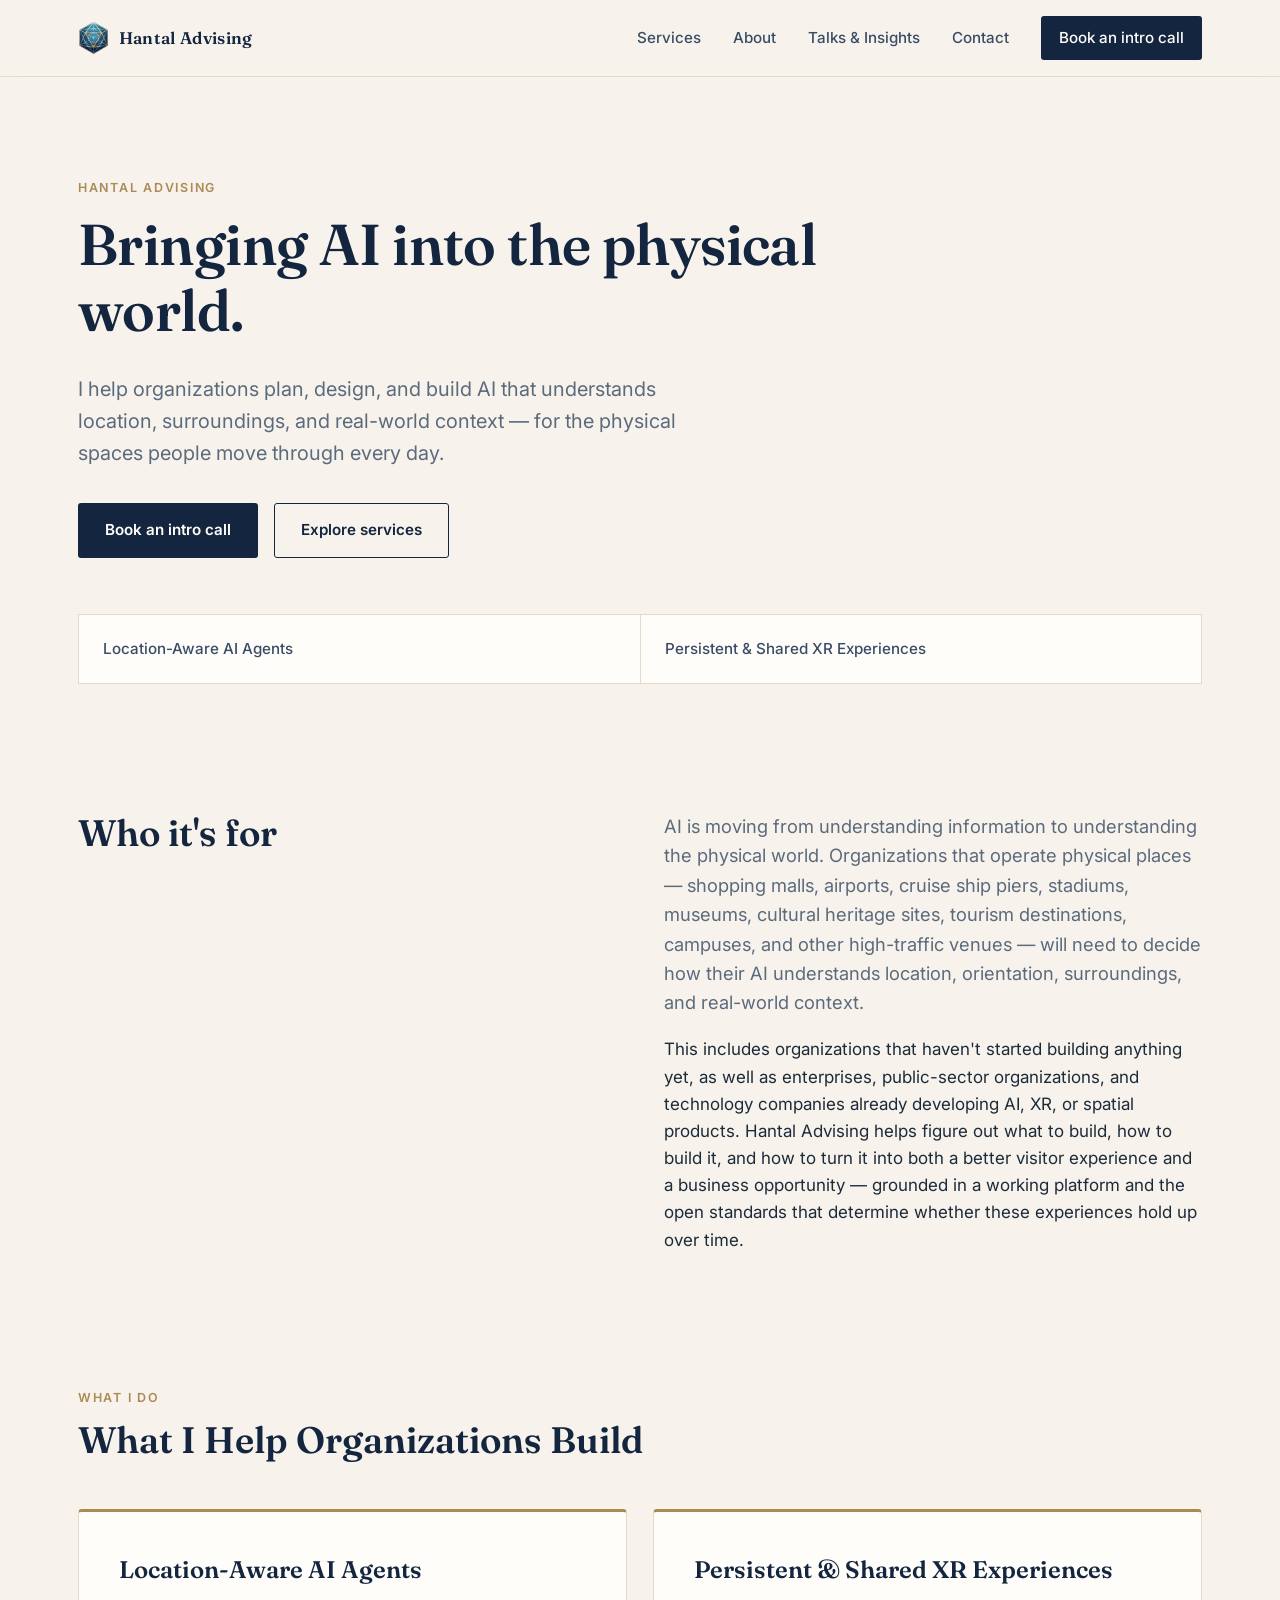
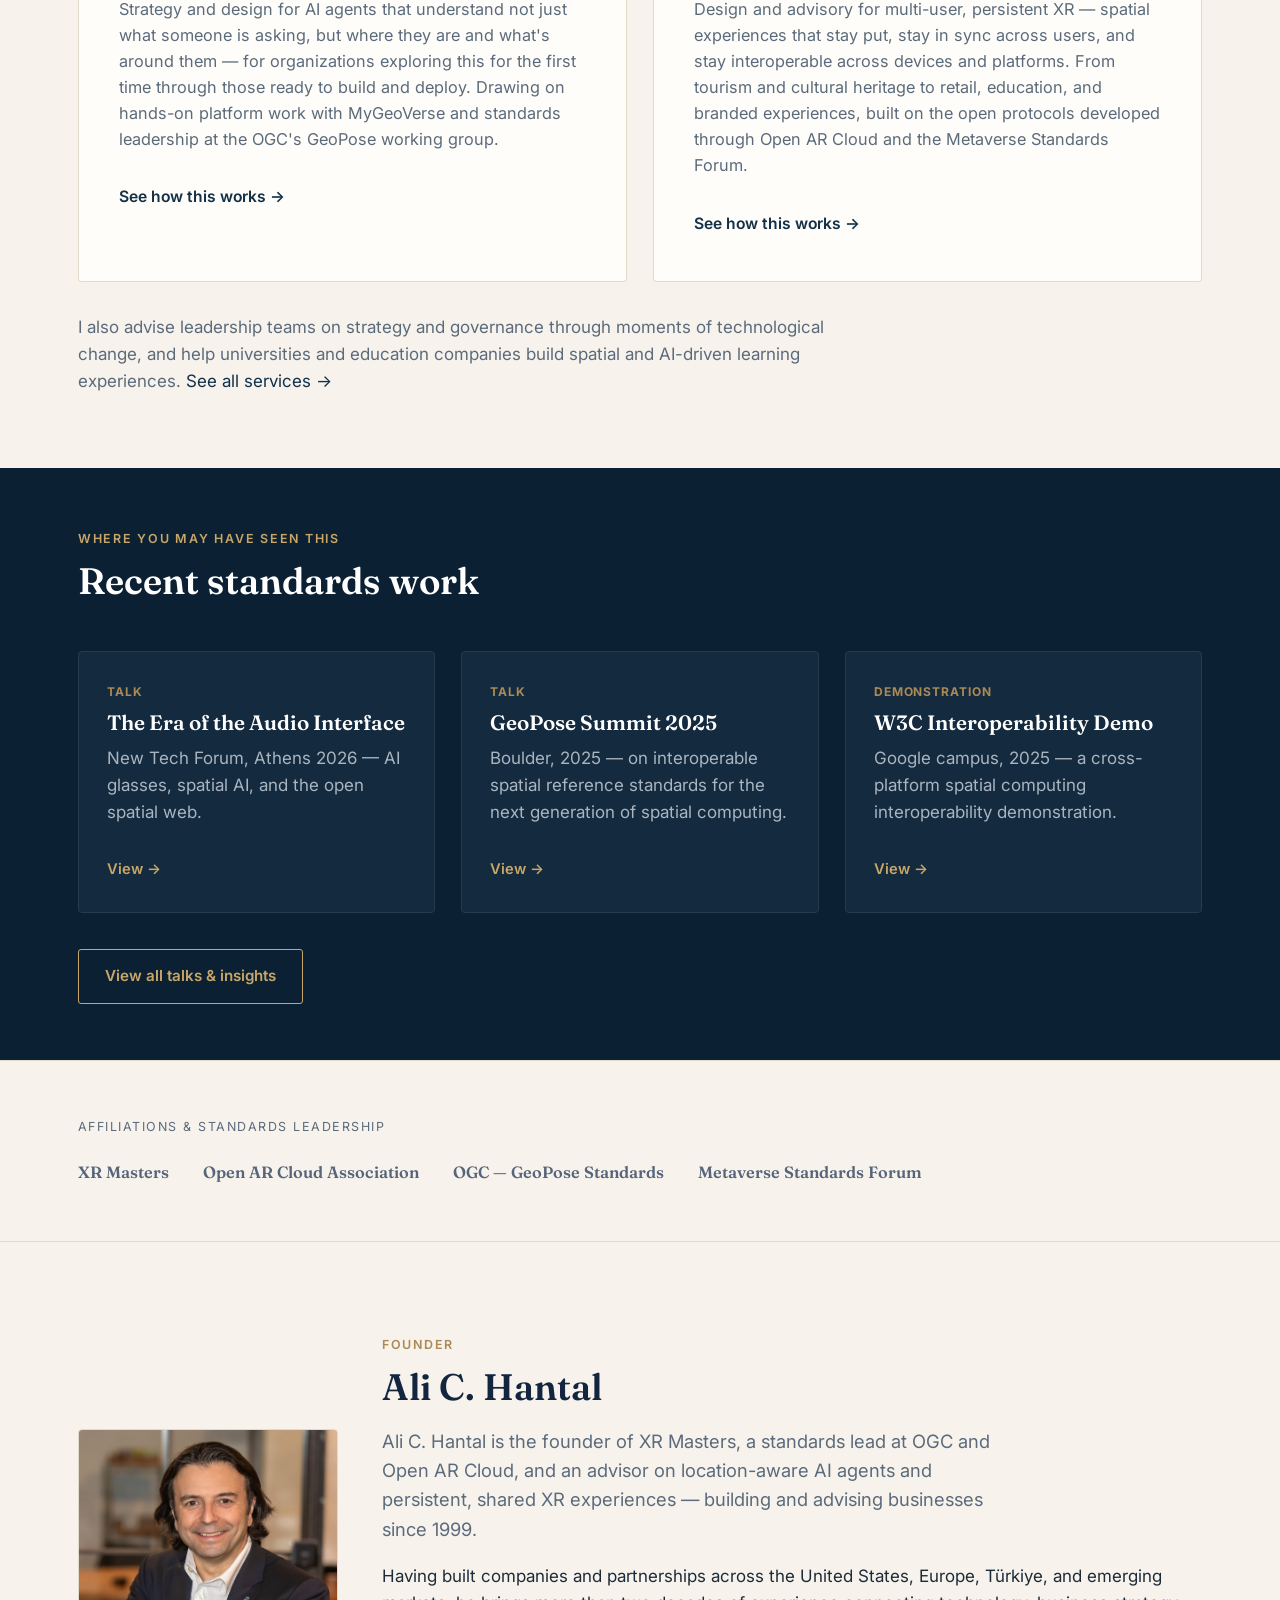
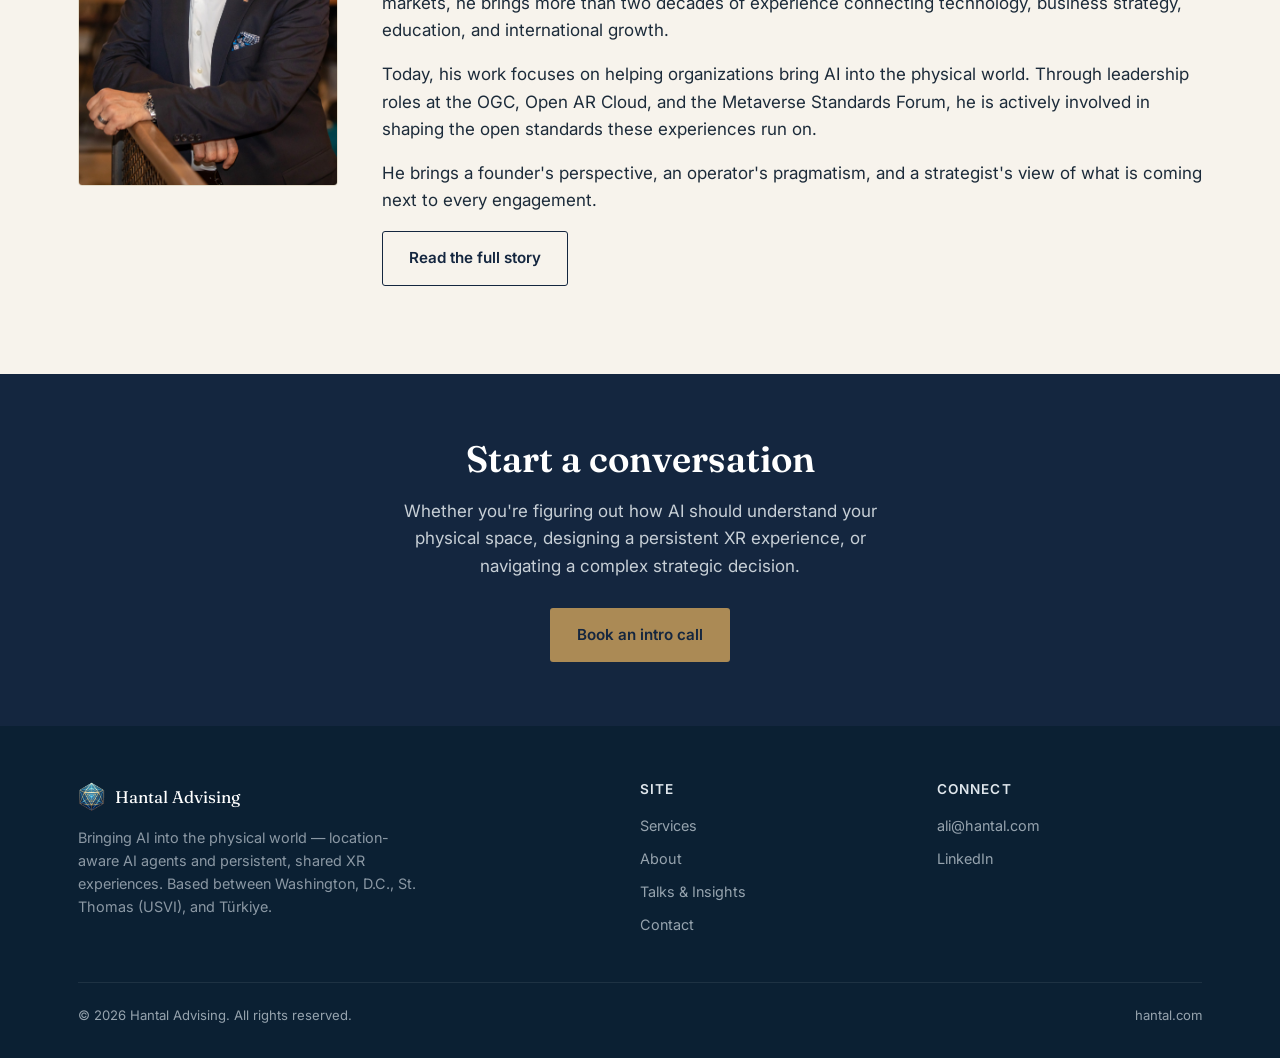
==== commit fcc3895c: "Sharpen positioning: location-aware AI agents for the physical world Per the 2026-09-05 revision bri" ====
--- a/index.html
+++ b/index.html
@@ -3,10 +3,10 @@
 <head>
 <meta charset="UTF-8">
 <meta name="viewport" content="width=device-width, initial-scale=1">
-<title>Hantal Advising — Geospatially Aware AI Agents & Persistent XR Experiences</title>
-<meta name="description" content="I help teams build geospatially aware AI agents and persistent, shared XR experiences — grounded in the open standards I help write at the OGC and Open AR Cloud.">
+<title>Hantal Advising — Location-Aware AI Agents & Persistent XR Experiences</title>
+<meta name="description" content="I help organizations plan, design, and build AI that understands location, surroundings, and real-world context — for the physical spaces people move through every day.">
 <meta property="og:title" content="Hantal Advising">
-<meta property="og:description" content="Geospatially aware AI agents and persistent, shared XR experiences, built on open standards.">
+<meta property="og:description" content="Bringing AI into the physical world — location-aware AI agents and persistent, shared XR experiences.">
 <meta property="og:type" content="website">
 <link rel="icon" href="assets/icon.png">
 <link rel="preconnect" href="https://fonts.googleapis.com">
@@ -19,7 +19,7 @@
   "@type": "ProfessionalService",
   "name": "Hantal Advising",
   "founder": { "@type": "Person", "name": "Ali C. Hantal" },
-  "description": "Geospatially aware AI agents and persistent, shared XR experiences, built on open standards developed at the OGC and Open AR Cloud.",
+  "description": "Helping organizations bring AI into the physical world — location-aware AI agents and persistent, shared XR experiences, built on open standards developed at the OGC and Open AR Cloud.",
   "url": "https://hantal.com"
 }
 </script>
@@ -51,14 +51,14 @@
   <section class="hero">
     <div class="wrap">
       <span class="eyebrow">Hantal Advising</span>
-      <h1>Making AI understand space.</h1>
-      <p class="lede">I help teams build geospatially aware AI agents and persistent, shared XR experiences — grounded in the open standards I help write at the OGC and Open AR Cloud.</p>
+      <h1>Bringing AI into the physical world.</h1>
+      <p class="lede">I help organizations plan, design, and build AI that understands location, surroundings, and real-world context — for the physical spaces people move through every day.</p>
       <div class="hero-cta">
         <a class="btn btn-primary" href="contact.html">Book an intro call</a>
         <a class="btn btn-ghost" href="services.html">Explore services</a>
       </div>
       <div class="hero-arenas">
-        <div>Geospatially Aware AI Agents</div>
+        <div>Location-Aware AI Agents</div>
         <div>Persistent &amp; Shared XR Experiences</div>
       </div>
     </div>
@@ -72,8 +72,8 @@
           <h2>Who it's for</h2>
         </div>
         <div>
-          <p class="lede">Hantal Advising works with two kinds of teams: product and innovation leaders building AI agents, wearables, or spatial products who need someone who has actually shipped a geospatial AI platform and knows where the standards are heading, and organizations — tourism, retail, education, smart-venue operators, cities — who want persistent, multi-user XR and AI experiences built correctly the first time, rather than locked into one vendor's proprietary stack.</p>
-          <p>Both groups care about the same proof point: this isn't theoretical. It's grounded in a working platform and in the open standards that determine whether these experiences hold up over time.</p>
+          <p class="lede">AI is moving from understanding information to understanding the physical world. Organizations that operate physical places — shopping malls, airports, cruise ship piers, stadiums, museums, cultural heritage sites, tourism destinations, campuses, and other high-traffic venues — will need to decide how their AI understands location, orientation, surroundings, and real-world context.</p>
+          <p>This includes organizations that haven't started building anything yet, as well as enterprises, public-sector organizations, and technology companies already developing AI, XR, or spatial products. Hantal Advising helps figure out what to build, how to build it, and how to turn it into both a better visitor experience and a business opportunity — grounded in a working platform and the open standards that determine whether these experiences hold up over time.</p>
         </div>
       </div>
     </div>
@@ -84,17 +84,17 @@
     <div class="wrap">
       <div class="section-head">
         <span class="eyebrow">What I do</span>
-        <h2>Two things I'm known for</h2>
+        <h2>What I Help Organizations Build</h2>
       </div>
       <div class="grid cols-2 boxes-lg">
         <div class="card">
-          <h3>Geospatially Aware AI Agents</h3>
-          <p>Strategy and design for AI agents that understand location, context, and the physical world around them — from early technology assessment through pilot and production. Drawing on hands-on platform work with MyGeoVerse and standards leadership at the OGC's GeoPose working group.</p>
-          <a class="more" href="services.html#ai-agents">See how this works →</a>
+          <h3>Location-Aware AI Agents</h3>
+          <p>Strategy and design for AI agents that understand not just what someone is asking, but where they are and what's around them — for organizations exploring this for the first time through those ready to build and deploy. Drawing on hands-on platform work with MyGeoVerse and standards leadership at the OGC's GeoPose working group.</p>
+          <a class="more" href="services.html#location-aware-ai">See how this works →</a>
         </div>
         <div class="card">
           <h3>Persistent &amp; Shared XR Experiences</h3>
-          <p>Design and advisory for multi-user, persistent XR — spatial experiences that stay put, stay in sync across users, and stay interoperable across devices and platforms. Built on the open protocols developed through Open AR Cloud and the Metaverse Standards Forum.</p>
+          <p>Design and advisory for multi-user, persistent XR — spatial experiences that stay put, stay in sync across users, and stay interoperable across devices and platforms. From tourism and cultural heritage to retail, education, and branded experiences, built on the open protocols developed through Open AR Cloud and the Metaverse Standards Forum.</p>
           <a class="more" href="services.html#persistent-xr">See how this works →</a>
         </div>
       </div>
@@ -154,9 +154,9 @@
         <div>
           <span class="eyebrow">Founder</span>
           <h2>Ali C. Hantal</h2>
-          <p class="lede">Ali C. Hantal is the founder of XR Masters, a standards lead at OGC and Open AR Cloud, and an advisor on geospatially aware AI and persistent XR — building and advising businesses since 1999.</p>
+          <p class="lede">Ali C. Hantal is the founder of XR Masters, a standards lead at OGC and Open AR Cloud, and an advisor on location-aware AI agents and persistent, shared XR experiences — building and advising businesses since 1999.</p>
           <p>Having built companies and partnerships across the United States, Europe, Türkiye, and emerging markets, he brings more than two decades of experience connecting technology, business strategy, education, and international growth.</p>
-          <p>Today, his work focuses on geospatially aware AI agents and persistent, shared XR experiences. Through leadership roles at the OGC, Open AR Cloud, and the Metaverse Standards Forum, he is actively involved in shaping the open standards these experiences run on.</p>
+          <p>Today, his work focuses on helping organizations bring AI into the physical world. Through leadership roles at the OGC, Open AR Cloud, and the Metaverse Standards Forum, he is actively involved in shaping the open standards these experiences run on.</p>
           <p>He brings a founder's perspective, an operator's pragmatism, and a strategist's view of what is coming next to every engagement.</p>
           <a class="btn btn-ghost" href="about.html">Read the full story</a>
         </div>
@@ -168,7 +168,7 @@
   <section class="cta-band">
     <div class="wrap">
       <h2>Start a conversation</h2>
-      <p>Whether you're building a geospatially aware AI agent, designing a persistent XR experience, or navigating a complex strategic decision.</p>
+      <p>Whether you're figuring out how AI should understand your physical space, designing a persistent XR experience, or navigating a complex strategic decision.</p>
       <a class="btn btn-primary" href="contact.html">Book an intro call</a>
     </div>
   </section>
@@ -183,7 +183,7 @@
           <img src="assets/icon.png" alt="Hantal Advising icon">
           <span>Hantal Advising</span>
         </div>
-        <p style="max-width:340px;color:#8b98a4;">Geospatially aware AI agents and persistent, shared XR experiences — built on open standards. Based between Washington, D.C., St. Thomas (USVI), and Türkiye.</p>
+        <p style="max-width:340px;color:#8b98a4;">Bringing AI into the physical world — location-aware AI agents and persistent, shared XR experiences. Based between Washington, D.C., St. Thomas (USVI), and Türkiye.</p>
       </div>
       <div>
         <h4>Site</h4>
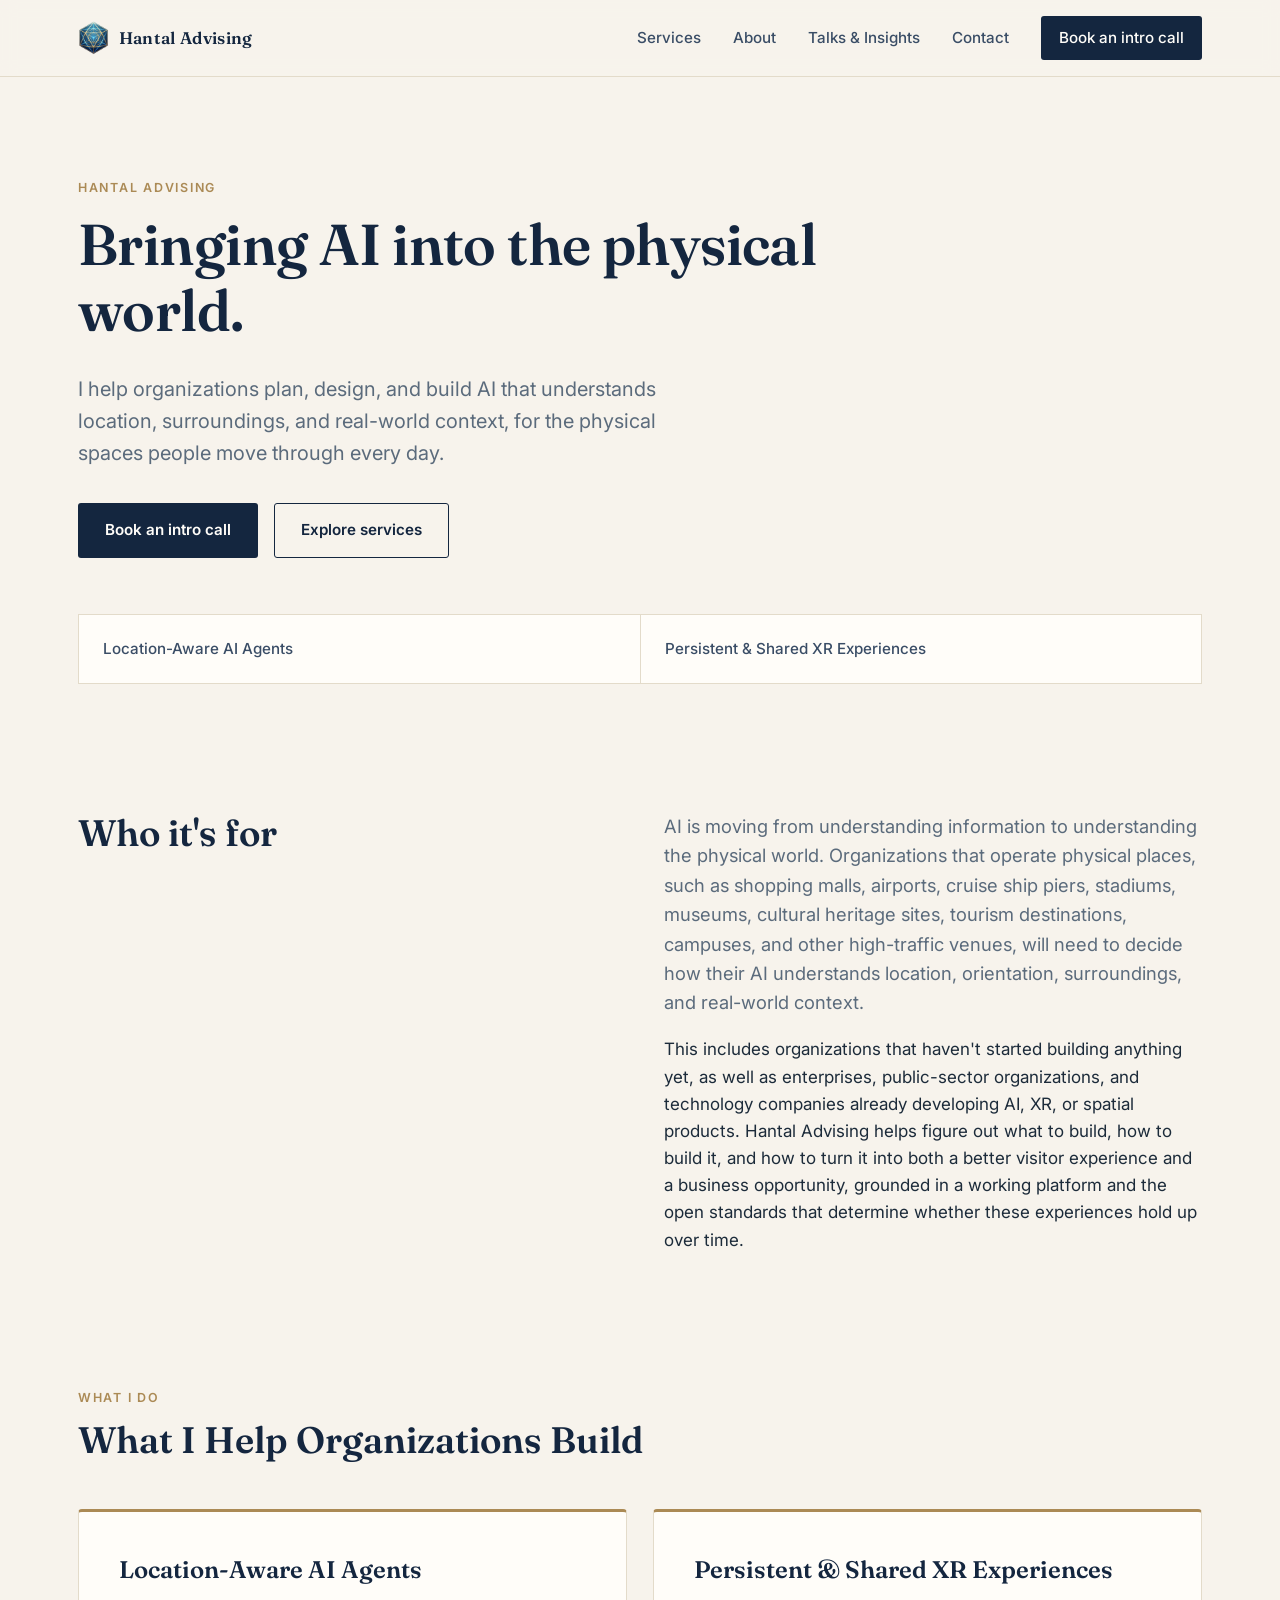
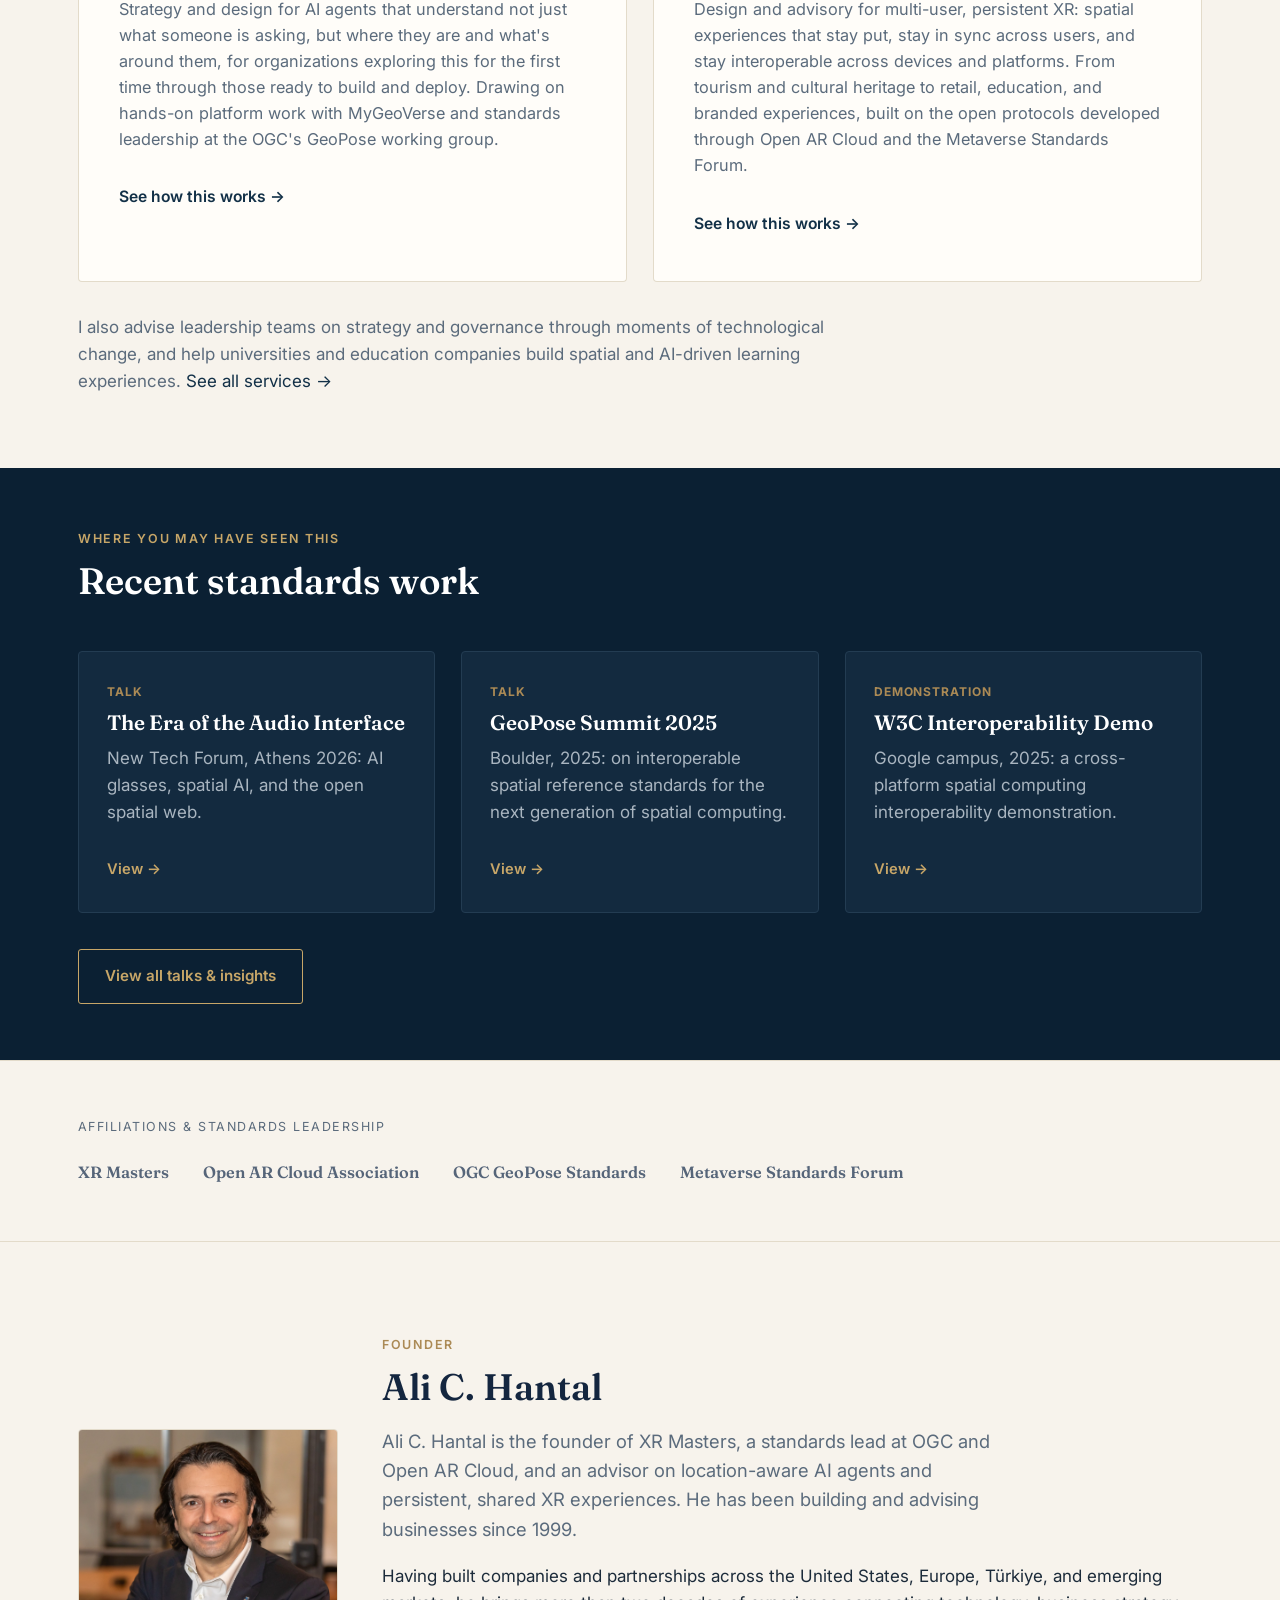
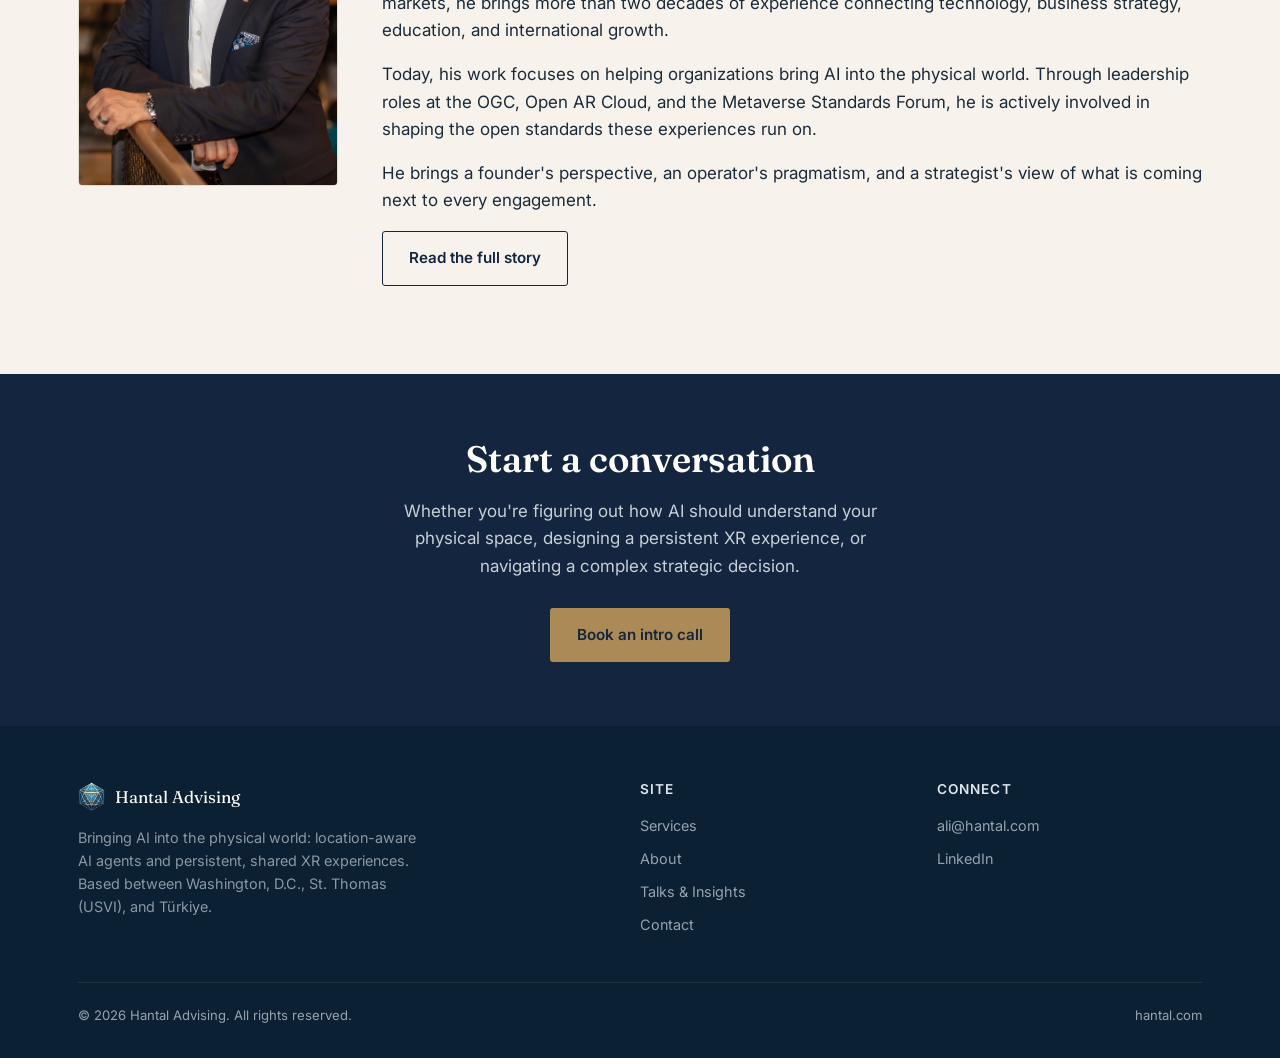
==== commit 7c1cda6f: "Remove all em dashes sitewide Replaced each occurrence with whatever punctuation actually fits the s" ====
--- a/index.html
+++ b/index.html
@@ -3,10 +3,10 @@
 <head>
 <meta charset="UTF-8">
 <meta name="viewport" content="width=device-width, initial-scale=1">
-<title>Hantal Advising — Location-Aware AI Agents & Persistent XR Experiences</title>
-<meta name="description" content="I help organizations plan, design, and build AI that understands location, surroundings, and real-world context — for the physical spaces people move through every day.">
+<title>Hantal Advising | Location-Aware AI Agents & Persistent XR Experiences</title>
+<meta name="description" content="I help organizations plan, design, and build AI that understands location, surroundings, and real-world context, for the physical spaces people move through every day.">
 <meta property="og:title" content="Hantal Advising">
-<meta property="og:description" content="Bringing AI into the physical world — location-aware AI agents and persistent, shared XR experiences.">
+<meta property="og:description" content="Bringing AI into the physical world: location-aware AI agents and persistent, shared XR experiences.">
 <meta property="og:type" content="website">
 <link rel="icon" href="assets/icon.png">
 <link rel="preconnect" href="https://fonts.googleapis.com">
@@ -19,7 +19,7 @@
   "@type": "ProfessionalService",
   "name": "Hantal Advising",
   "founder": { "@type": "Person", "name": "Ali C. Hantal" },
-  "description": "Helping organizations bring AI into the physical world — location-aware AI agents and persistent, shared XR experiences, built on open standards developed at the OGC and Open AR Cloud.",
+  "description": "Helping organizations bring AI into the physical world: location-aware AI agents and persistent, shared XR experiences, built on open standards developed at the OGC and Open AR Cloud.",
   "url": "https://hantal.com"
 }
 </script>
@@ -52,7 +52,7 @@
     <div class="wrap">
       <span class="eyebrow">Hantal Advising</span>
       <h1>Bringing AI into the physical world.</h1>
-      <p class="lede">I help organizations plan, design, and build AI that understands location, surroundings, and real-world context — for the physical spaces people move through every day.</p>
+      <p class="lede">I help organizations plan, design, and build AI that understands location, surroundings, and real-world context, for the physical spaces people move through every day.</p>
       <div class="hero-cta">
         <a class="btn btn-primary" href="contact.html">Book an intro call</a>
         <a class="btn btn-ghost" href="services.html">Explore services</a>
@@ -72,8 +72,8 @@
           <h2>Who it's for</h2>
         </div>
         <div>
-          <p class="lede">AI is moving from understanding information to understanding the physical world. Organizations that operate physical places — shopping malls, airports, cruise ship piers, stadiums, museums, cultural heritage sites, tourism destinations, campuses, and other high-traffic venues — will need to decide how their AI understands location, orientation, surroundings, and real-world context.</p>
-          <p>This includes organizations that haven't started building anything yet, as well as enterprises, public-sector organizations, and technology companies already developing AI, XR, or spatial products. Hantal Advising helps figure out what to build, how to build it, and how to turn it into both a better visitor experience and a business opportunity — grounded in a working platform and the open standards that determine whether these experiences hold up over time.</p>
+          <p class="lede">AI is moving from understanding information to understanding the physical world. Organizations that operate physical places, such as shopping malls, airports, cruise ship piers, stadiums, museums, cultural heritage sites, tourism destinations, campuses, and other high-traffic venues, will need to decide how their AI understands location, orientation, surroundings, and real-world context.</p>
+          <p>This includes organizations that haven't started building anything yet, as well as enterprises, public-sector organizations, and technology companies already developing AI, XR, or spatial products. Hantal Advising helps figure out what to build, how to build it, and how to turn it into both a better visitor experience and a business opportunity, grounded in a working platform and the open standards that determine whether these experiences hold up over time.</p>
         </div>
       </div>
     </div>
@@ -89,12 +89,12 @@
       <div class="grid cols-2 boxes-lg">
         <div class="card">
           <h3>Location-Aware AI Agents</h3>
-          <p>Strategy and design for AI agents that understand not just what someone is asking, but where they are and what's around them — for organizations exploring this for the first time through those ready to build and deploy. Drawing on hands-on platform work with MyGeoVerse and standards leadership at the OGC's GeoPose working group.</p>
+          <p>Strategy and design for AI agents that understand not just what someone is asking, but where they are and what's around them, for organizations exploring this for the first time through those ready to build and deploy. Drawing on hands-on platform work with MyGeoVerse and standards leadership at the OGC's GeoPose working group.</p>
           <a class="more" href="services.html#location-aware-ai">See how this works →</a>
         </div>
         <div class="card">
           <h3>Persistent &amp; Shared XR Experiences</h3>
-          <p>Design and advisory for multi-user, persistent XR — spatial experiences that stay put, stay in sync across users, and stay interoperable across devices and platforms. From tourism and cultural heritage to retail, education, and branded experiences, built on the open protocols developed through Open AR Cloud and the Metaverse Standards Forum.</p>
+          <p>Design and advisory for multi-user, persistent XR: spatial experiences that stay put, stay in sync across users, and stay interoperable across devices and platforms. From tourism and cultural heritage to retail, education, and branded experiences, built on the open protocols developed through Open AR Cloud and the Metaverse Standards Forum.</p>
           <a class="more" href="services.html#persistent-xr">See how this works →</a>
         </div>
       </div>
@@ -113,19 +113,19 @@
         <div class="card" style="background:#132a3f;border-color:#233c52;">
           <span class="tag">Talk</span>
           <h3 style="color:#fff;">The Era of the Audio Interface</h3>
-          <p style="color:#a9b5c0;">New Tech Forum, Athens 2026 — AI glasses, spatial AI, and the open spatial web.</p>
+          <p style="color:#a9b5c0;">New Tech Forum, Athens 2026: AI glasses, spatial AI, and the open spatial web.</p>
           <a class="more" href="https://www.xr-masters.com/the-era-of-the-audio-interface-ai-glasses-spatial-ai-and-the-open-spatial-web/" target="_blank" rel="noopener" style="color:#c7a668;">View →</a>
         </div>
         <div class="card" style="background:#132a3f;border-color:#233c52;">
           <span class="tag">Talk</span>
           <h3 style="color:#fff;">GeoPose Summit 2025</h3>
-          <p style="color:#a9b5c0;">Boulder, 2025 — on interoperable spatial reference standards for the next generation of spatial computing.</p>
+          <p style="color:#a9b5c0;">Boulder, 2025: on interoperable spatial reference standards for the next generation of spatial computing.</p>
           <a class="more" href="https://www.xr-masters.com/geopose-summit-2025/" target="_blank" rel="noopener" style="color:#c7a668;">View →</a>
         </div>
         <div class="card" style="background:#132a3f;border-color:#233c52;">
           <span class="tag">Demonstration</span>
           <h3 style="color:#fff;">W3C Interoperability Demo</h3>
-          <p style="color:#a9b5c0;">Google campus, 2025 — a cross-platform spatial computing interoperability demonstration.</p>
+          <p style="color:#a9b5c0;">Google campus, 2025: a cross-platform spatial computing interoperability demonstration.</p>
           <a class="more" href="https://www.xr-masters.com/historical-interoperability-demo-at-google-campuses-during-w3c-immersive-web-meeting/" target="_blank" rel="noopener" style="color:#c7a668;">View →</a>
         </div>
       </div>
@@ -140,7 +140,7 @@
       <div class="logo-row">
         <span>XR Masters</span>
         <span>Open AR Cloud Association</span>
-        <span>OGC — GeoPose Standards</span>
+        <span>OGC GeoPose Standards</span>
         <span>Metaverse Standards Forum</span>
       </div>
     </div>
@@ -154,7 +154,7 @@
         <div>
           <span class="eyebrow">Founder</span>
           <h2>Ali C. Hantal</h2>
-          <p class="lede">Ali C. Hantal is the founder of XR Masters, a standards lead at OGC and Open AR Cloud, and an advisor on location-aware AI agents and persistent, shared XR experiences — building and advising businesses since 1999.</p>
+          <p class="lede">Ali C. Hantal is the founder of XR Masters, a standards lead at OGC and Open AR Cloud, and an advisor on location-aware AI agents and persistent, shared XR experiences. He has been building and advising businesses since 1999.</p>
           <p>Having built companies and partnerships across the United States, Europe, Türkiye, and emerging markets, he brings more than two decades of experience connecting technology, business strategy, education, and international growth.</p>
           <p>Today, his work focuses on helping organizations bring AI into the physical world. Through leadership roles at the OGC, Open AR Cloud, and the Metaverse Standards Forum, he is actively involved in shaping the open standards these experiences run on.</p>
           <p>He brings a founder's perspective, an operator's pragmatism, and a strategist's view of what is coming next to every engagement.</p>
@@ -183,7 +183,7 @@
           <img src="assets/icon.png" alt="Hantal Advising icon">
           <span>Hantal Advising</span>
         </div>
-        <p style="max-width:340px;color:#8b98a4;">Bringing AI into the physical world — location-aware AI agents and persistent, shared XR experiences. Based between Washington, D.C., St. Thomas (USVI), and Türkiye.</p>
+        <p style="max-width:340px;color:#8b98a4;">Bringing AI into the physical world: location-aware AI agents and persistent, shared XR experiences. Based between Washington, D.C., St. Thomas (USVI), and Türkiye.</p>
       </div>
       <div>
         <h4>Site</h4>
--- a/css/style.css
+++ b/css/style.css
@@ -1,5 +1,5 @@
 /* ============================================================
-   Hantal Advising — shared stylesheet
+   Hantal Advising: shared stylesheet
    ============================================================ */
 
 :root {
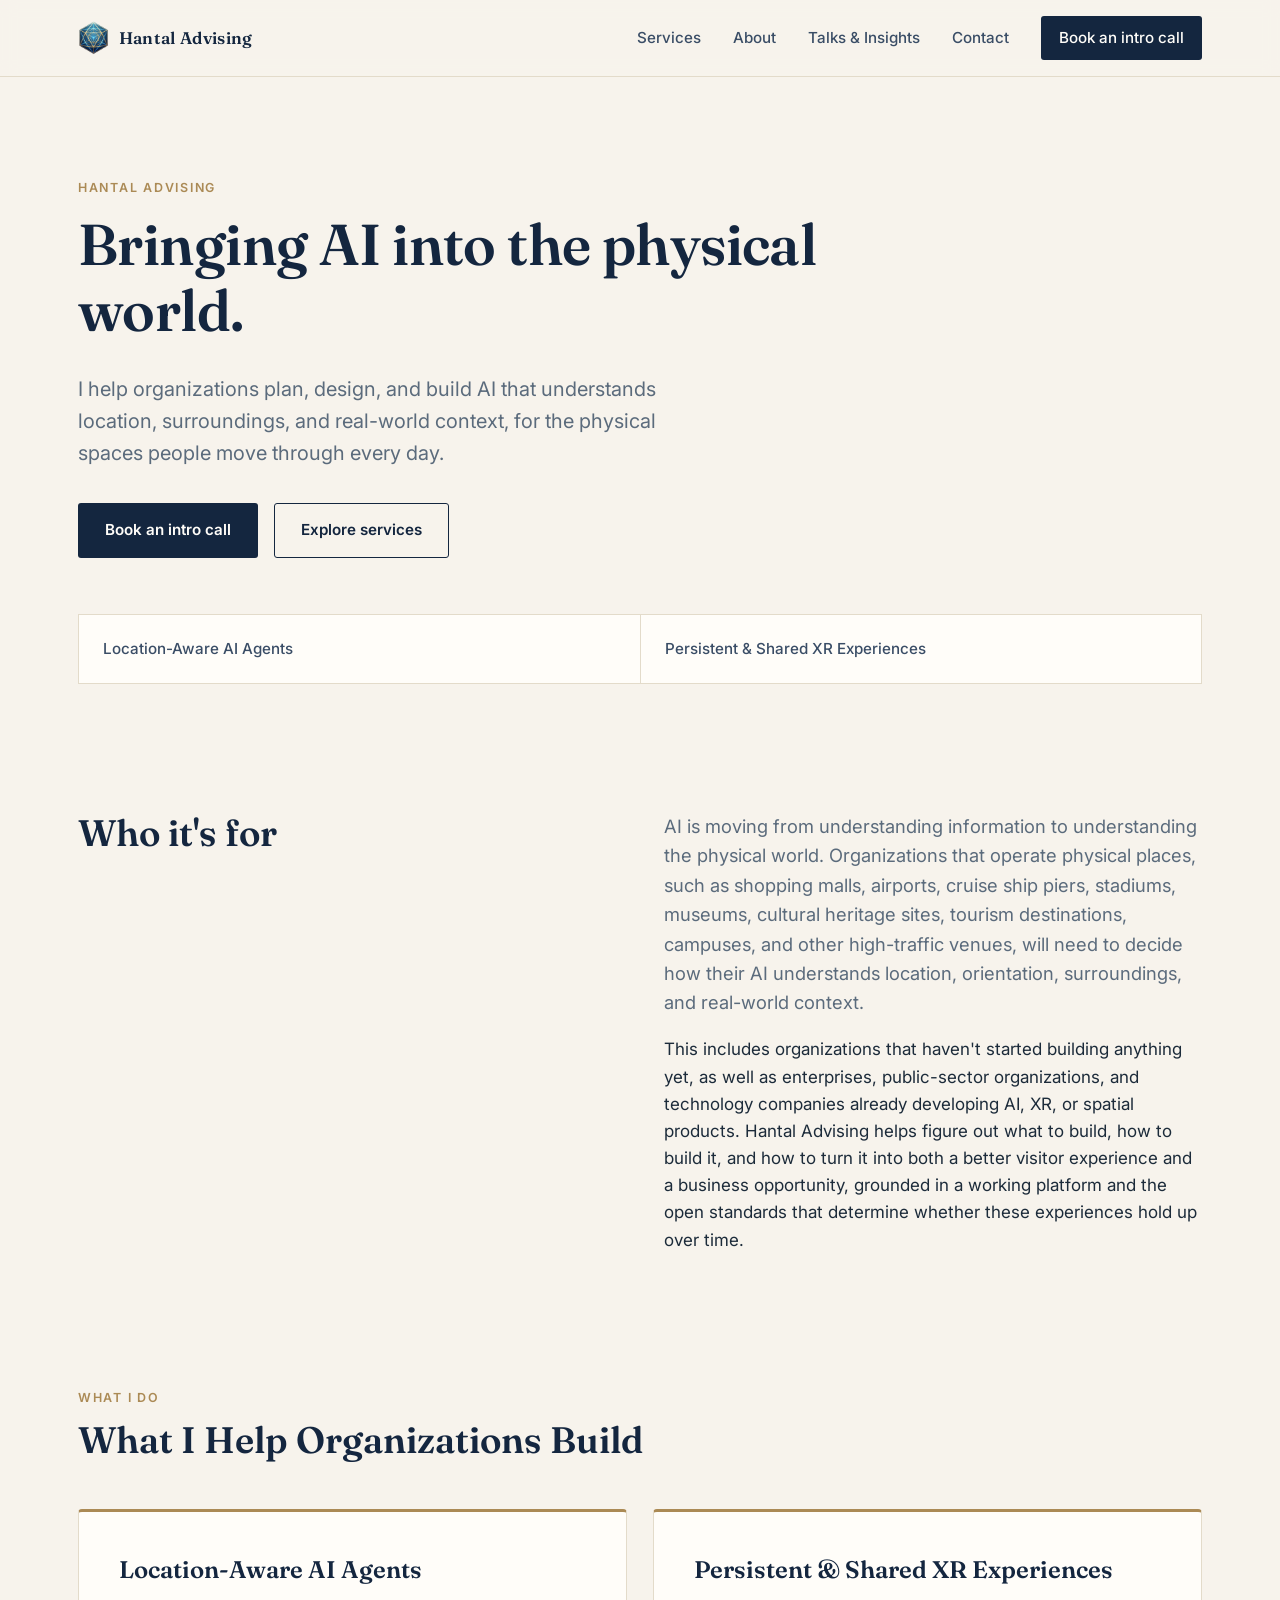
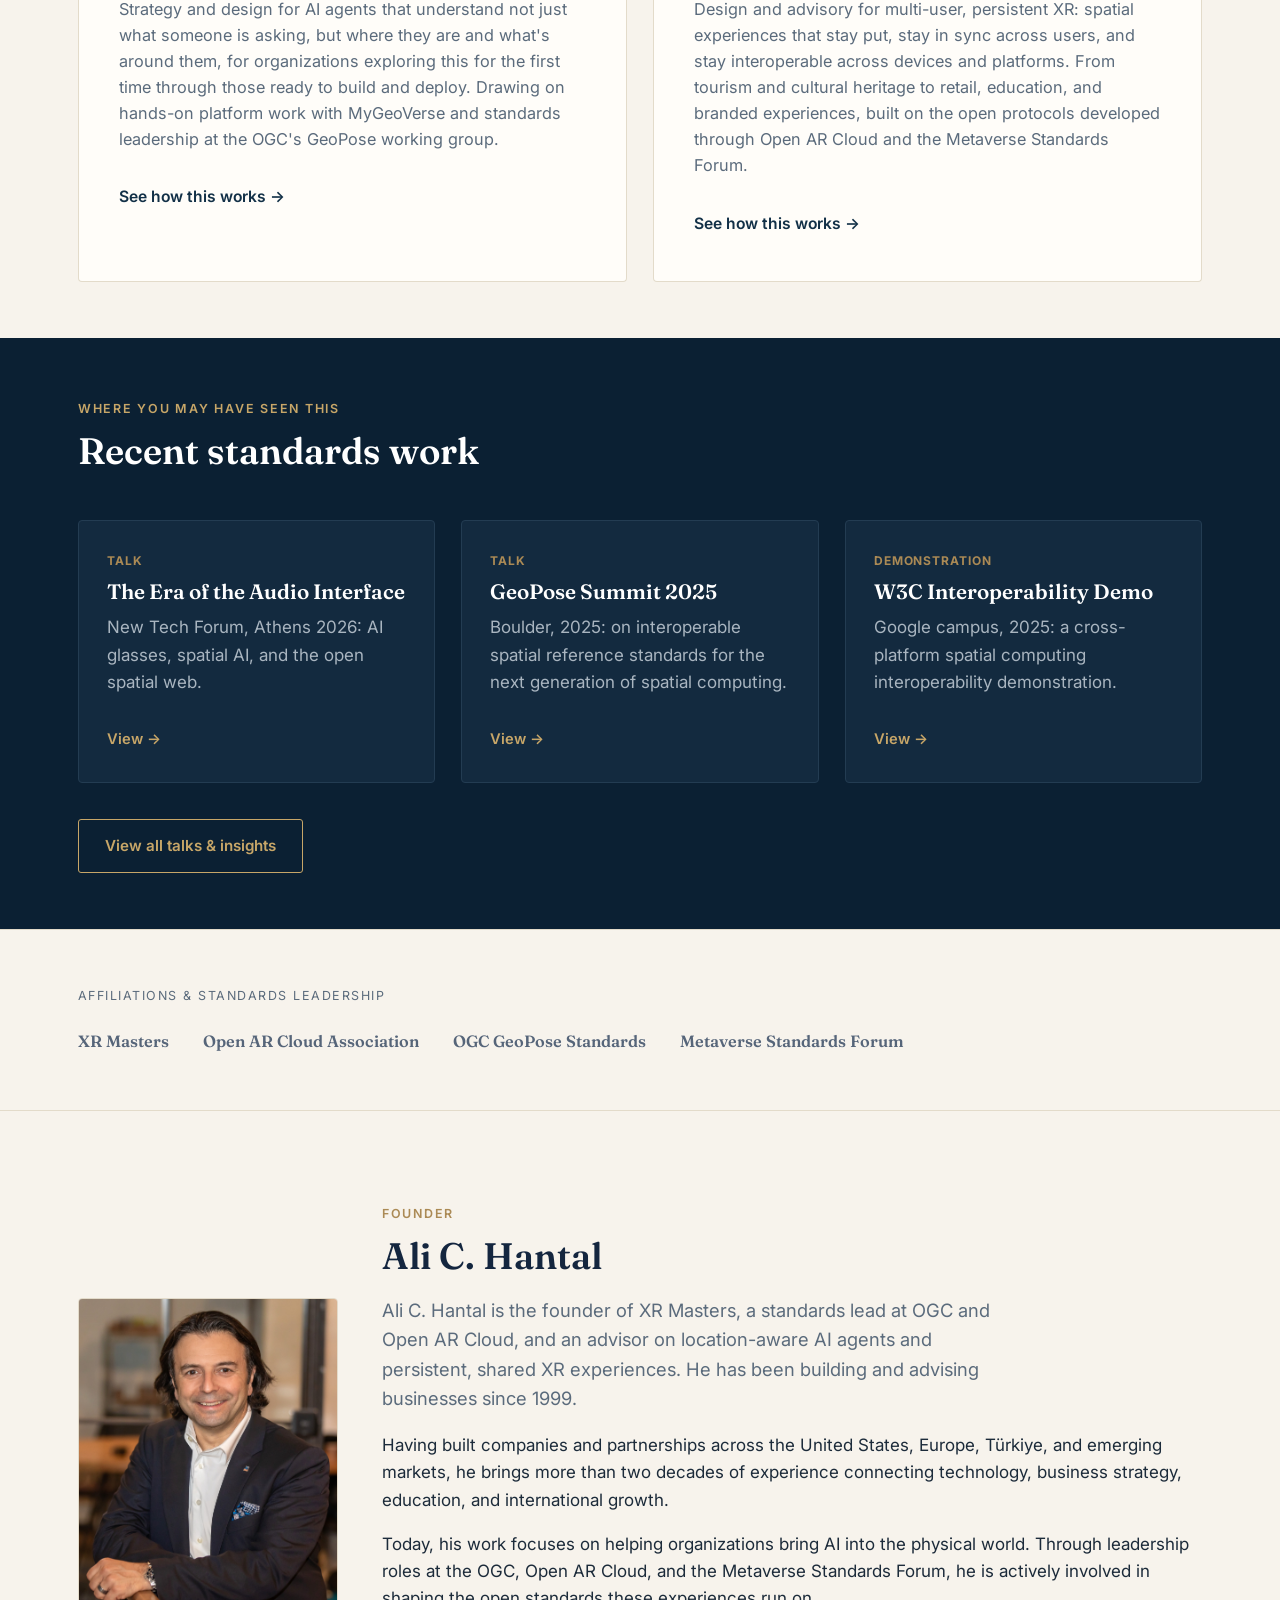
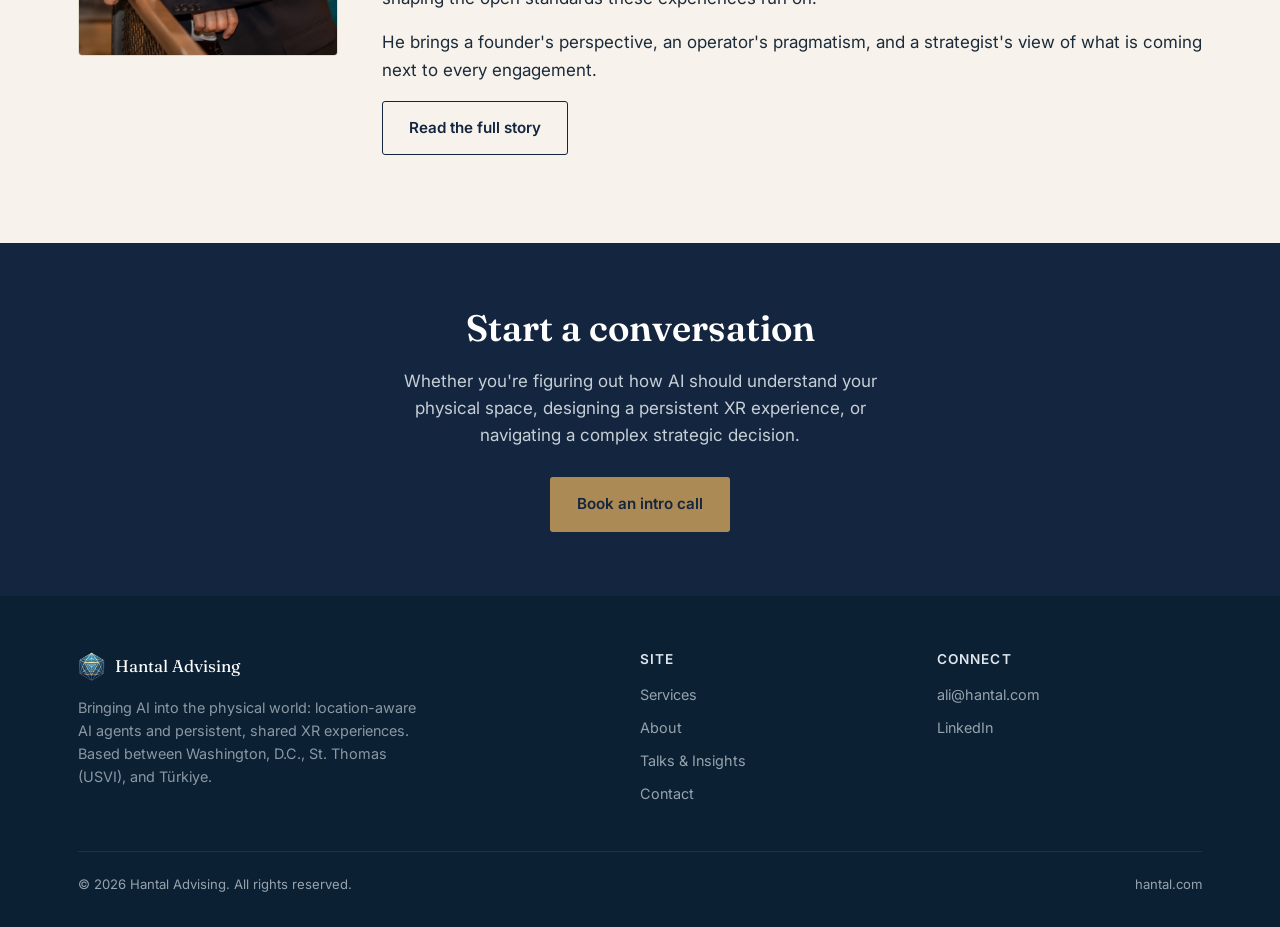
==== commit ba24c850: "Remove supporting-services callouts on Home and Services - Home: removed the "I also advise leadersh" ====
--- a/index.html
+++ b/index.html
@@ -98,7 +98,6 @@
           <a class="more" href="services.html#persistent-xr">See how this works →</a>
         </div>
       </div>
-      <p style="margin-top:32px;max-width:760px;color:var(--text-muted);">I also advise leadership teams on strategy and governance through moments of technological change, and help universities and education companies build spatial and AI-driven learning experiences. <a href="services.html">See all services →</a></p>
     </div>
   </section>
 
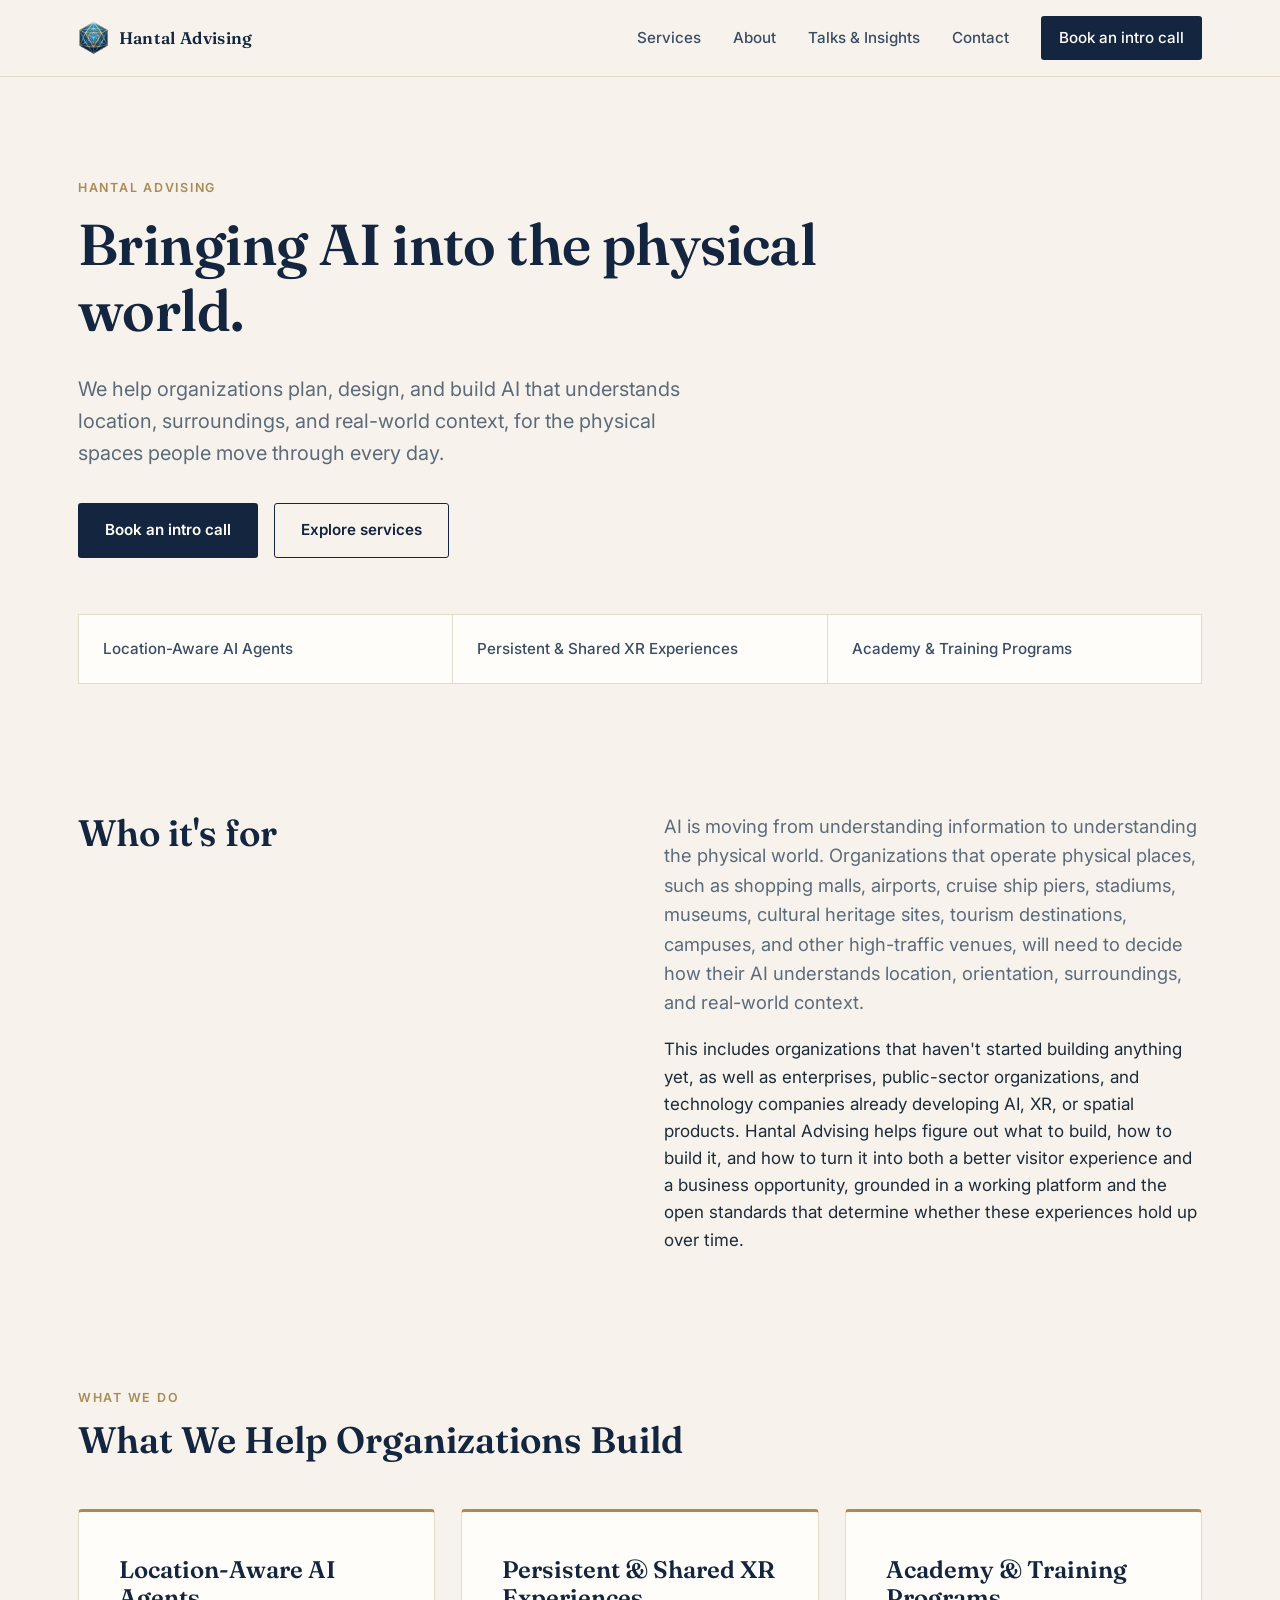
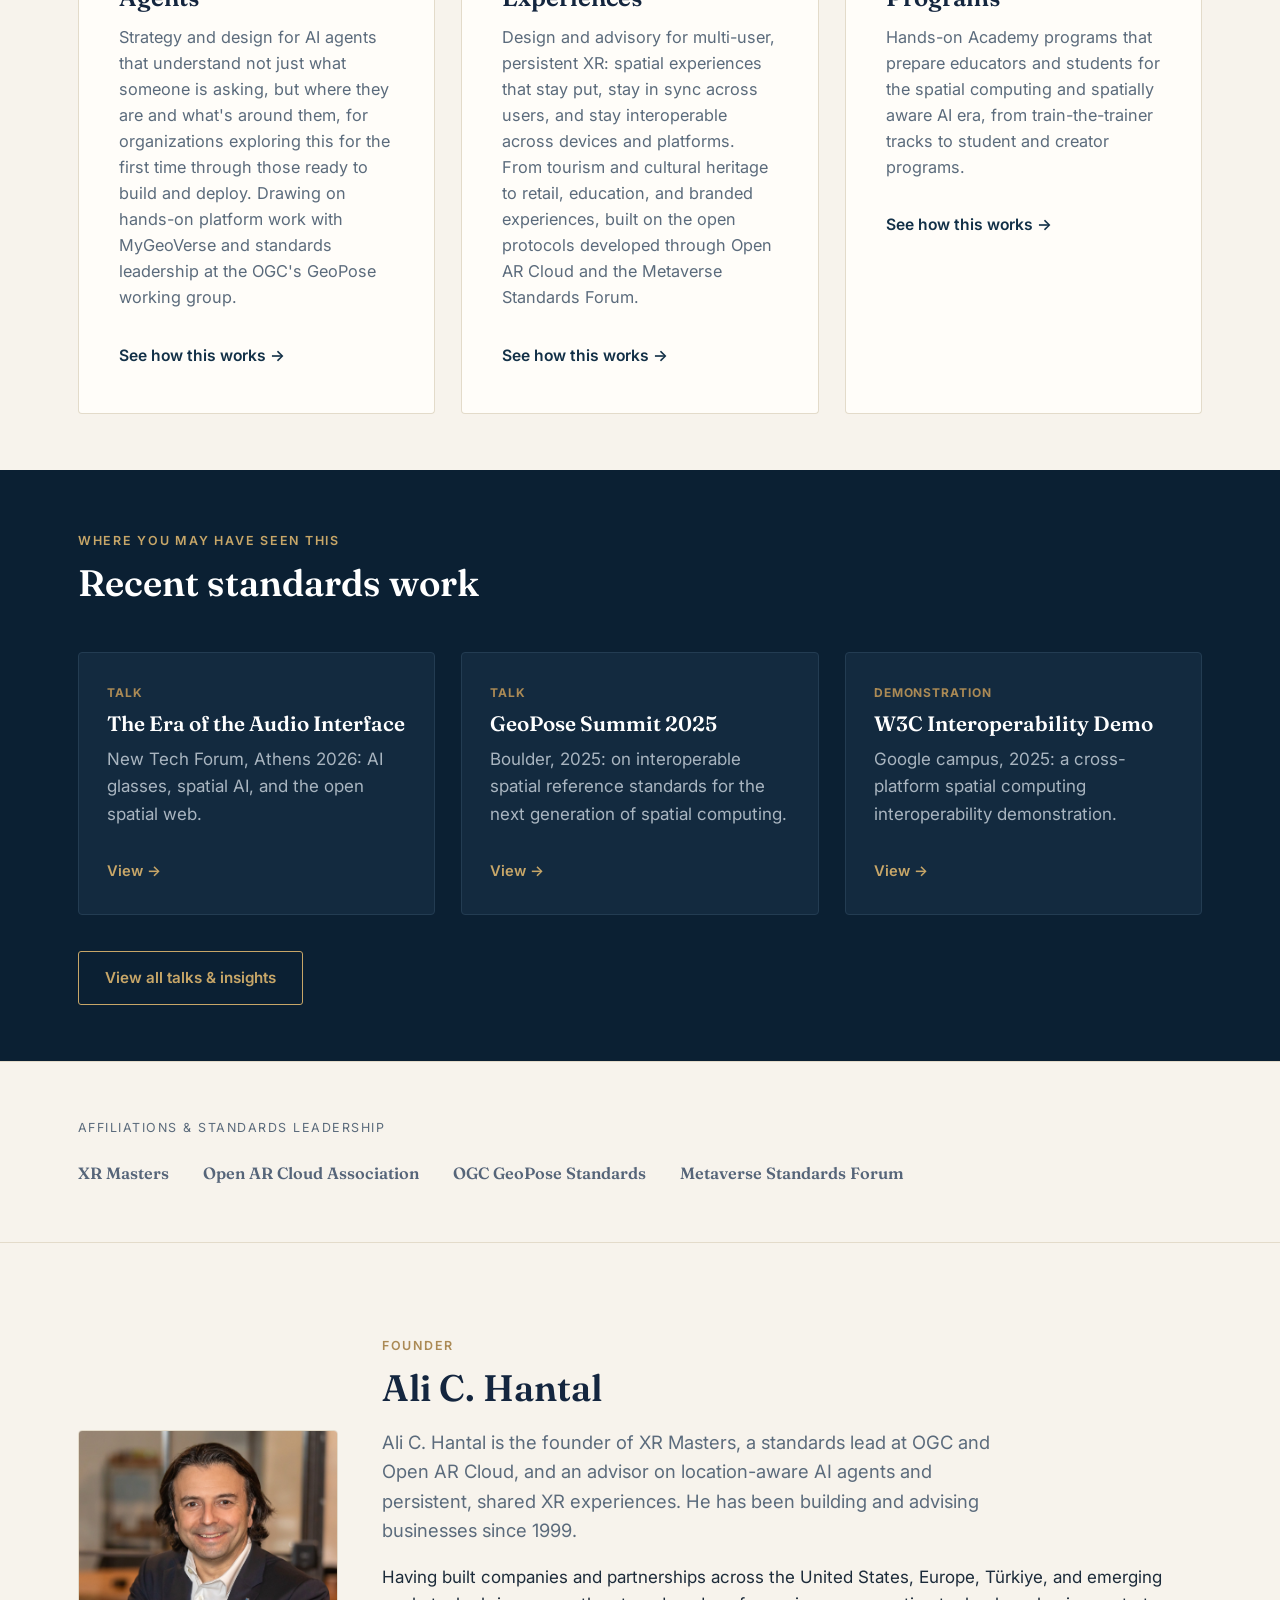
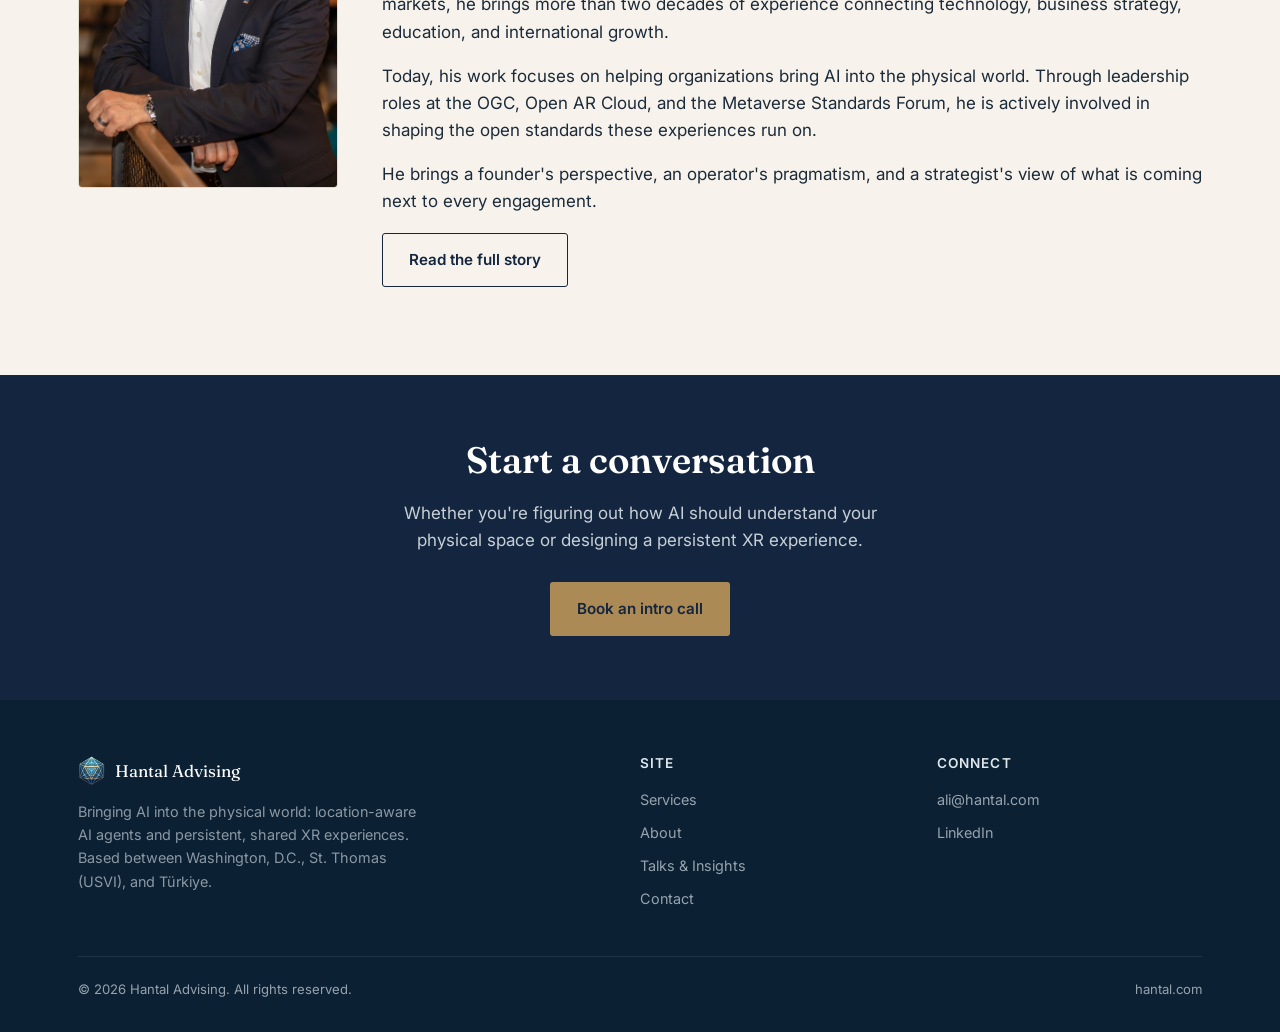
==== commit 24d55926: "Add Academy & Training Programs as a third primary service, switch voice to "we" - Promoted the "Aca" ====
--- a/index.html
+++ b/index.html
@@ -4,7 +4,7 @@
 <meta charset="UTF-8">
 <meta name="viewport" content="width=device-width, initial-scale=1">
 <title>Hantal Advising | Location-Aware AI Agents & Persistent XR Experiences</title>
-<meta name="description" content="I help organizations plan, design, and build AI that understands location, surroundings, and real-world context, for the physical spaces people move through every day.">
+<meta name="description" content="We help organizations plan, design, and build AI that understands location, surroundings, and real-world context, for the physical spaces people move through every day.">
 <meta property="og:title" content="Hantal Advising">
 <meta property="og:description" content="Bringing AI into the physical world: location-aware AI agents and persistent, shared XR experiences.">
 <meta property="og:type" content="website">
@@ -52,7 +52,7 @@
     <div class="wrap">
       <span class="eyebrow">Hantal Advising</span>
       <h1>Bringing AI into the physical world.</h1>
-      <p class="lede">I help organizations plan, design, and build AI that understands location, surroundings, and real-world context, for the physical spaces people move through every day.</p>
+      <p class="lede">We help organizations plan, design, and build AI that understands location, surroundings, and real-world context, for the physical spaces people move through every day.</p>
       <div class="hero-cta">
         <a class="btn btn-primary" href="contact.html">Book an intro call</a>
         <a class="btn btn-ghost" href="services.html">Explore services</a>
@@ -60,6 +60,7 @@
       <div class="hero-arenas">
         <div>Location-Aware AI Agents</div>
         <div>Persistent &amp; Shared XR Experiences</div>
+        <div>Academy &amp; Training Programs</div>
       </div>
     </div>
   </section>
@@ -79,14 +80,14 @@
     </div>
   </section>
 
-  <!-- Two boxes -->
+  <!-- Three boxes -->
   <section class="tight">
     <div class="wrap">
       <div class="section-head">
-        <span class="eyebrow">What I do</span>
-        <h2>What I Help Organizations Build</h2>
-      </div>
-      <div class="grid cols-2 boxes-lg">
+        <span class="eyebrow">What we do</span>
+        <h2>What We Help Organizations Build</h2>
+      </div>
+      <div class="grid cols-3 boxes-lg">
         <div class="card">
           <h3>Location-Aware AI Agents</h3>
           <p>Strategy and design for AI agents that understand not just what someone is asking, but where they are and what's around them, for organizations exploring this for the first time through those ready to build and deploy. Drawing on hands-on platform work with MyGeoVerse and standards leadership at the OGC's GeoPose working group.</p>
@@ -97,11 +98,16 @@
           <p>Design and advisory for multi-user, persistent XR: spatial experiences that stay put, stay in sync across users, and stay interoperable across devices and platforms. From tourism and cultural heritage to retail, education, and branded experiences, built on the open protocols developed through Open AR Cloud and the Metaverse Standards Forum.</p>
           <a class="more" href="services.html#persistent-xr">See how this works →</a>
         </div>
-      </div>
-    </div>
-  </section>
-
-  <!-- Recent standards work (moved directly under the two boxes per repositioning brief) -->
+        <div class="card">
+          <h3>Academy &amp; Training Programs</h3>
+          <p>Hands-on Academy programs that prepare educators and students for the spatial computing and spatially aware AI era, from train-the-trainer tracks to student and creator programs.</p>
+          <a class="more" href="services.html#academy-training">See how this works →</a>
+        </div>
+      </div>
+    </div>
+  </section>
+
+  <!-- Recent standards work (moved directly under the boxes per repositioning brief) -->
   <section class="tight band-dark">
     <div class="wrap">
       <div class="section-head">
@@ -167,7 +173,7 @@
   <section class="cta-band">
     <div class="wrap">
       <h2>Start a conversation</h2>
-      <p>Whether you're figuring out how AI should understand your physical space, designing a persistent XR experience, or navigating a complex strategic decision.</p>
+      <p>Whether you're figuring out how AI should understand your physical space or designing a persistent XR experience.</p>
       <a class="btn btn-primary" href="contact.html">Book an intro call</a>
     </div>
   </section>
--- a/css/style.css
+++ b/css/style.css
@@ -195,7 +195,7 @@
 .hero-arenas {
   margin-top: 56px;
   display: grid;
-  grid-template-columns: repeat(2, 1fr);
+  grid-template-columns: repeat(3, 1fr);
   gap: 1px;
   background: var(--line);
   border: 1px solid var(--line);
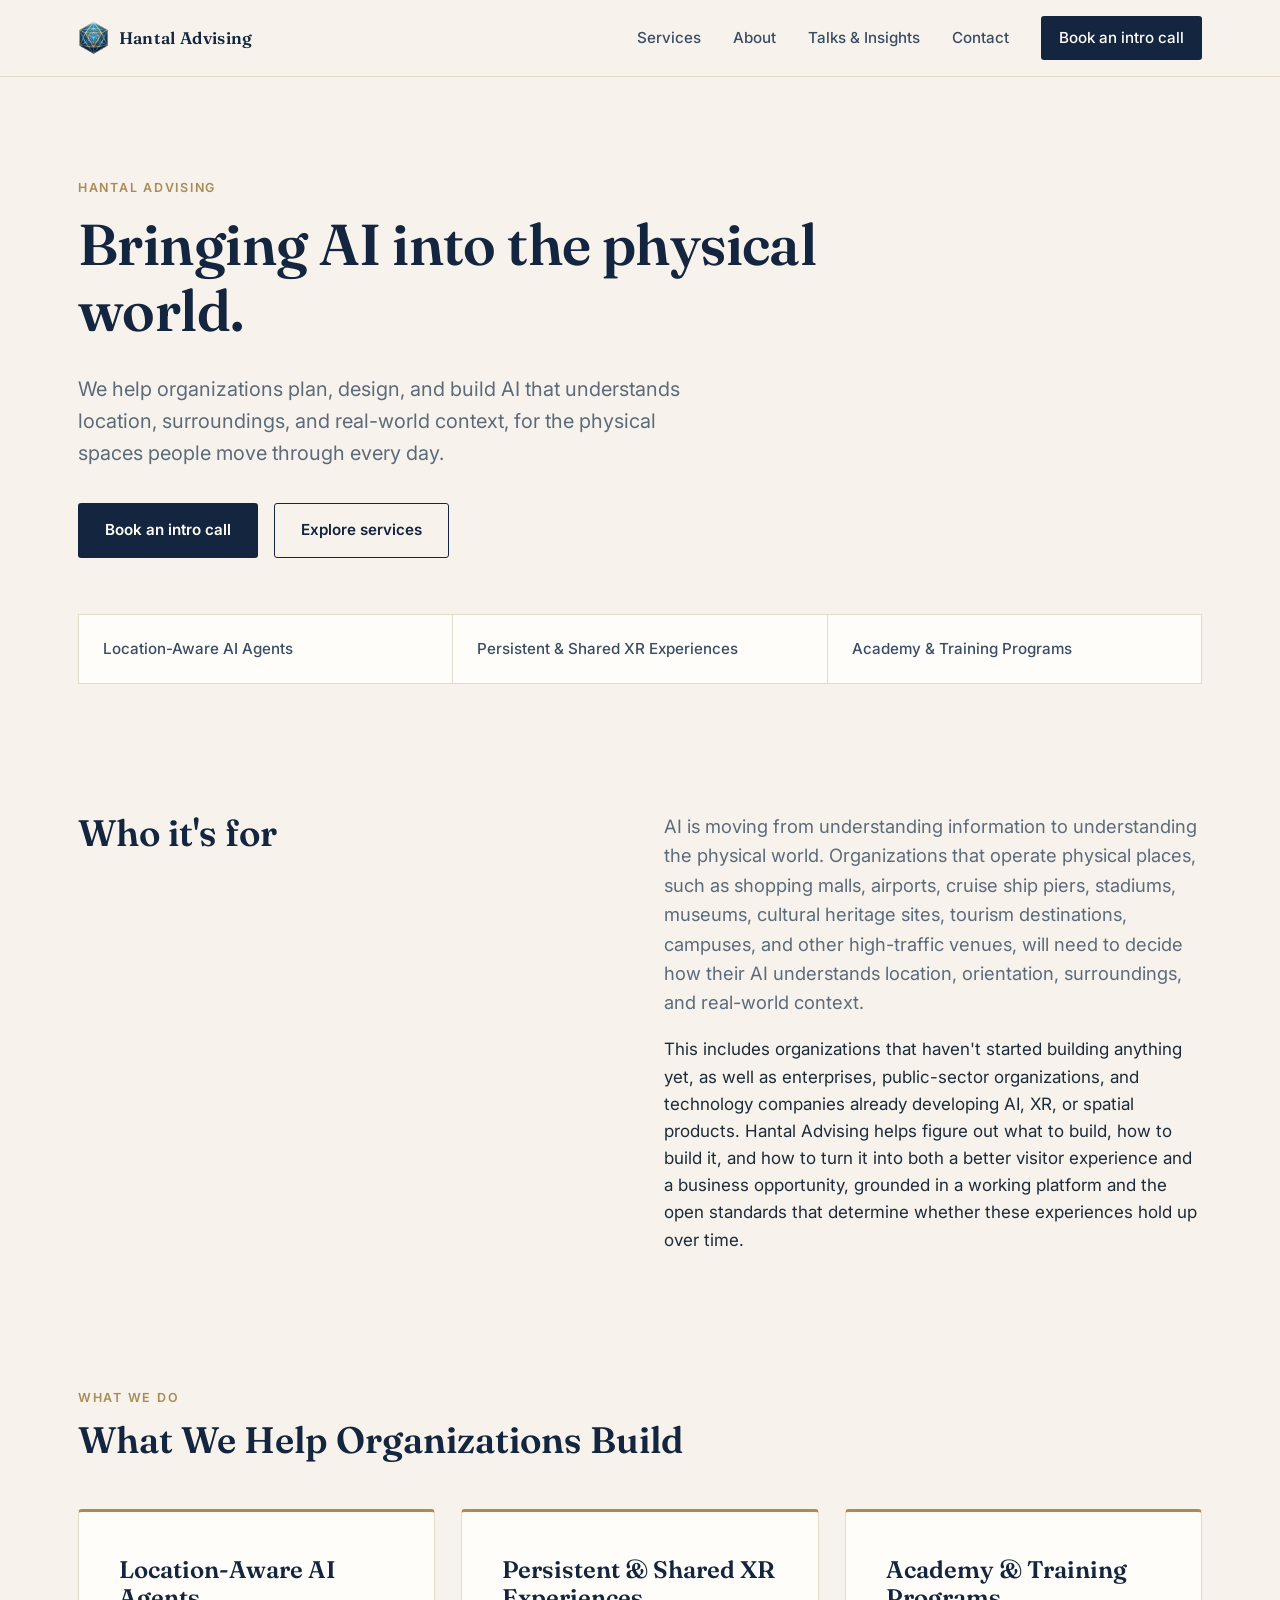
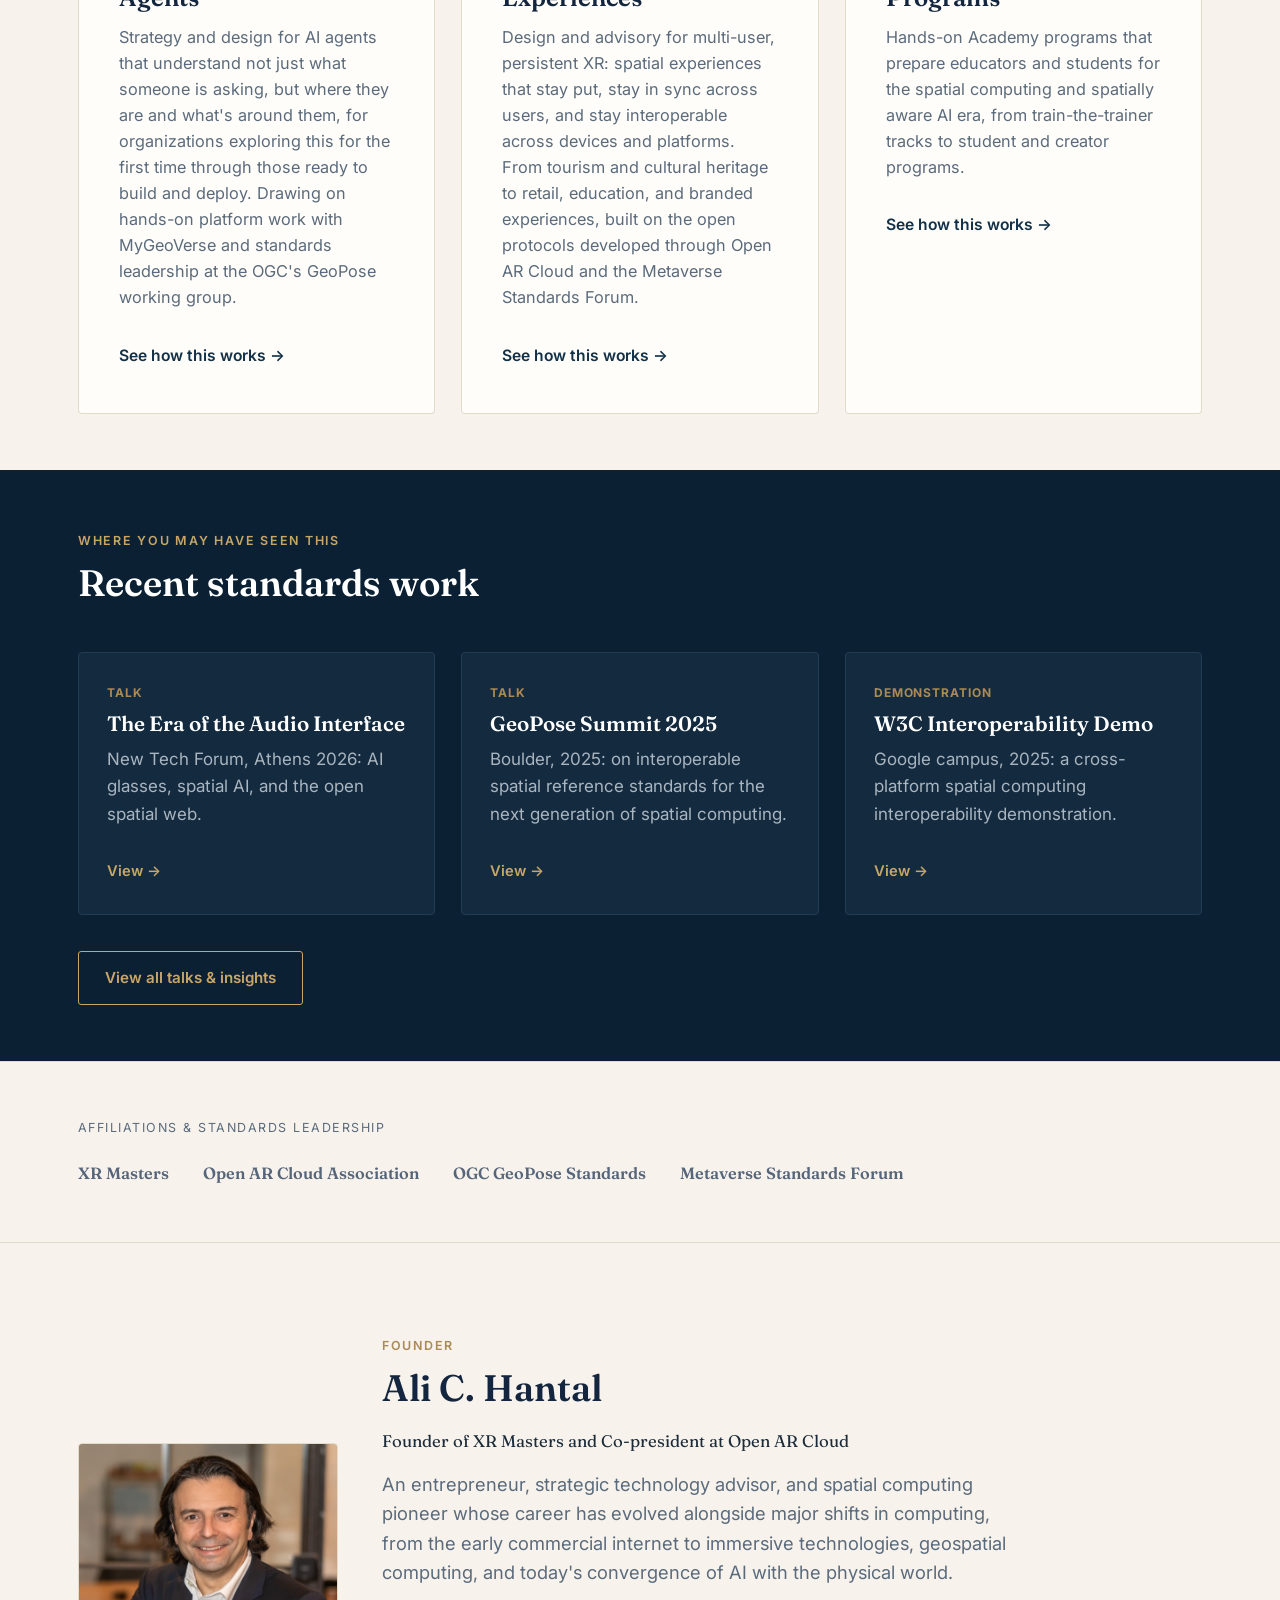
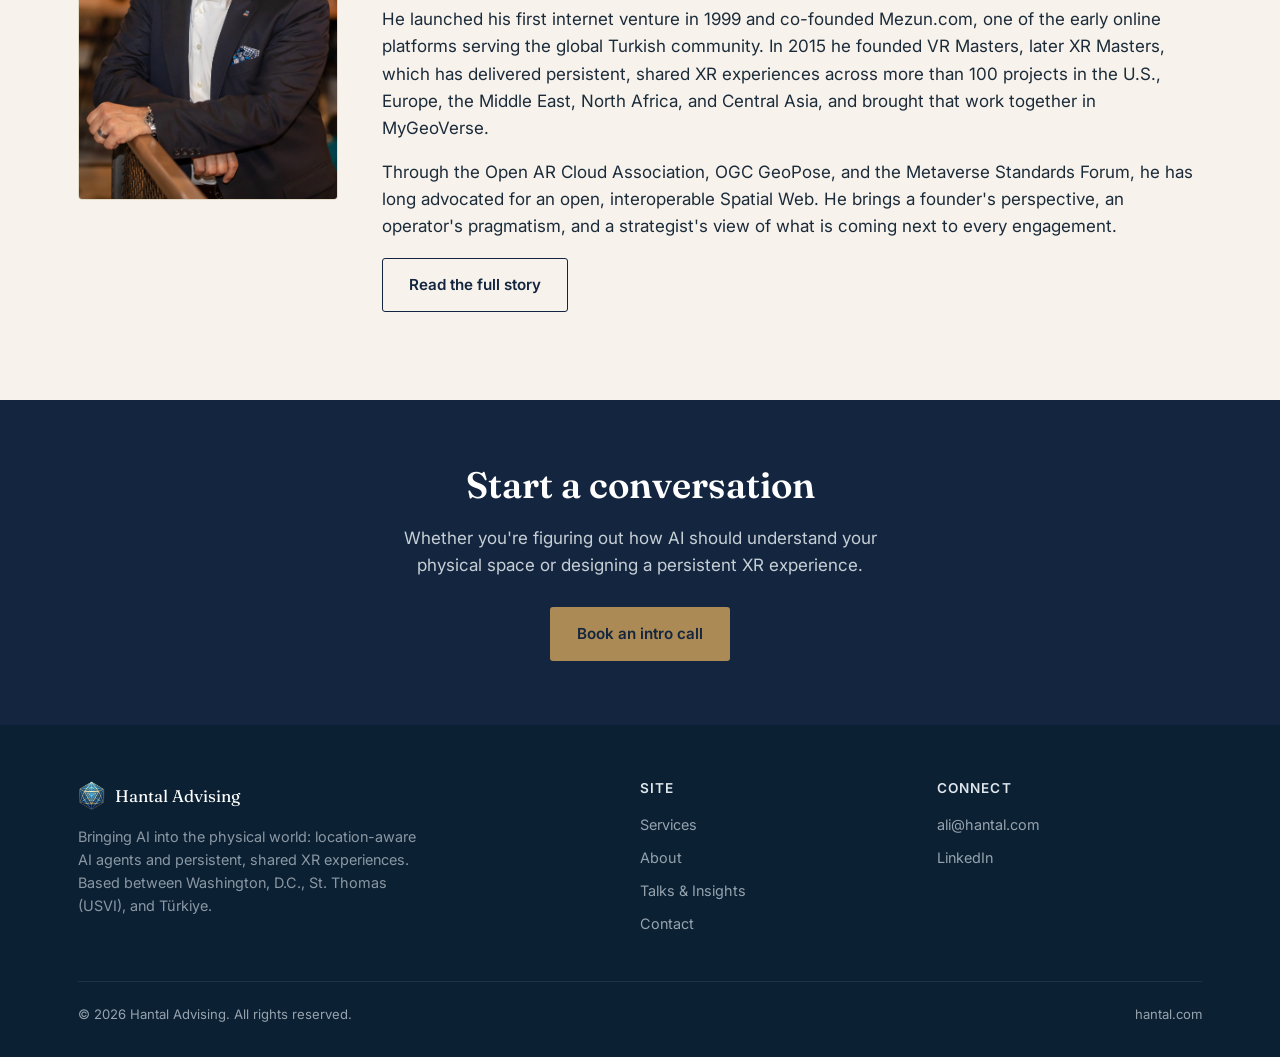
==== commit d3756065: "Align Home founder section with the rewritten About page; audit fixes - Home founder teaser: new int" ====
--- a/index.html
+++ b/index.html
@@ -159,10 +159,10 @@
         <div>
           <span class="eyebrow">Founder</span>
           <h2>Ali C. Hantal</h2>
-          <p class="lede">Ali C. Hantal is the founder of XR Masters, a standards lead at OGC and Open AR Cloud, and an advisor on location-aware AI agents and persistent, shared XR experiences. He has been building and advising businesses since 1999.</p>
-          <p>Having built companies and partnerships across the United States, Europe, Türkiye, and emerging markets, he brings more than two decades of experience connecting technology, business strategy, education, and international growth.</p>
-          <p>Today, his work focuses on helping organizations bring AI into the physical world. Through leadership roles at the OGC, Open AR Cloud, and the Metaverse Standards Forum, he is actively involved in shaping the open standards these experiences run on.</p>
-          <p>He brings a founder's perspective, an operator's pragmatism, and a strategist's view of what is coming next to every engagement.</p>
+          <p class="person-role">Founder of XR Masters and Co-president at Open AR Cloud</p>
+          <p class="lede">An entrepreneur, strategic technology advisor, and spatial computing pioneer whose career has evolved alongside major shifts in computing, from the early commercial internet to immersive technologies, geospatial computing, and today's convergence of AI with the physical world.</p>
+          <p>He launched his first internet venture in 1999 and co-founded Mezun.com, one of the early online platforms serving the global Turkish community. In 2015 he founded VR Masters, later XR Masters, which has delivered persistent, shared XR experiences across more than 100 projects in the U.S., Europe, the Middle East, North Africa, and Central Asia, and brought that work together in MyGeoVerse.</p>
+          <p>Through the Open AR Cloud Association, OGC GeoPose, and the Metaverse Standards Forum, he has long advocated for an open, interoperable Spatial Web. He brings a founder's perspective, an operator's pragmatism, and a strategist's view of what is coming next to every engagement.</p>
           <a class="btn btn-ghost" href="about.html">Read the full story</a>
         </div>
       </div>
--- a/css/style.css
+++ b/css/style.css
@@ -496,3 +496,35 @@
 .divider { height: 1px; background: var(--line); border: none; margin: 0; }
 .two-col { display: grid; grid-template-columns: 1fr 1fr; gap: 48px; }
 @media (max-width: 800px) { .two-col { grid-template-columns: 1fr; } }
+
+.person-role {
+  font-family: var(--font-head);
+  font-size: 1.05rem;
+  color: var(--text);
+  margin: 0 0 0.9em;
+}
+
+/* Full-bleed talk video, sits between About chapters */
+.video-band {
+  padding: 0;
+  background: var(--teal-deep);
+}
+.video-embed { margin: 0; }
+.video-frame {
+  position: relative;
+  width: 100%;
+  /* never taller than the viewport; stays a true 16:9 so YouTube never letterboxes */
+  max-width: calc(82vh * 16 / 9);
+  margin-inline: auto;
+  aspect-ratio: 16 / 9;
+  overflow: hidden;
+  background: #000;
+}
+.video-frame iframe { position: absolute; inset: 0; width: 100%; height: 100%; border: 0; }
+.video-embed figcaption {
+  text-align: center;
+  padding: 16px 28px 20px;
+  font-size: 0.85rem;
+  letter-spacing: 0.04em;
+  color: var(--gold-bright);
+}
